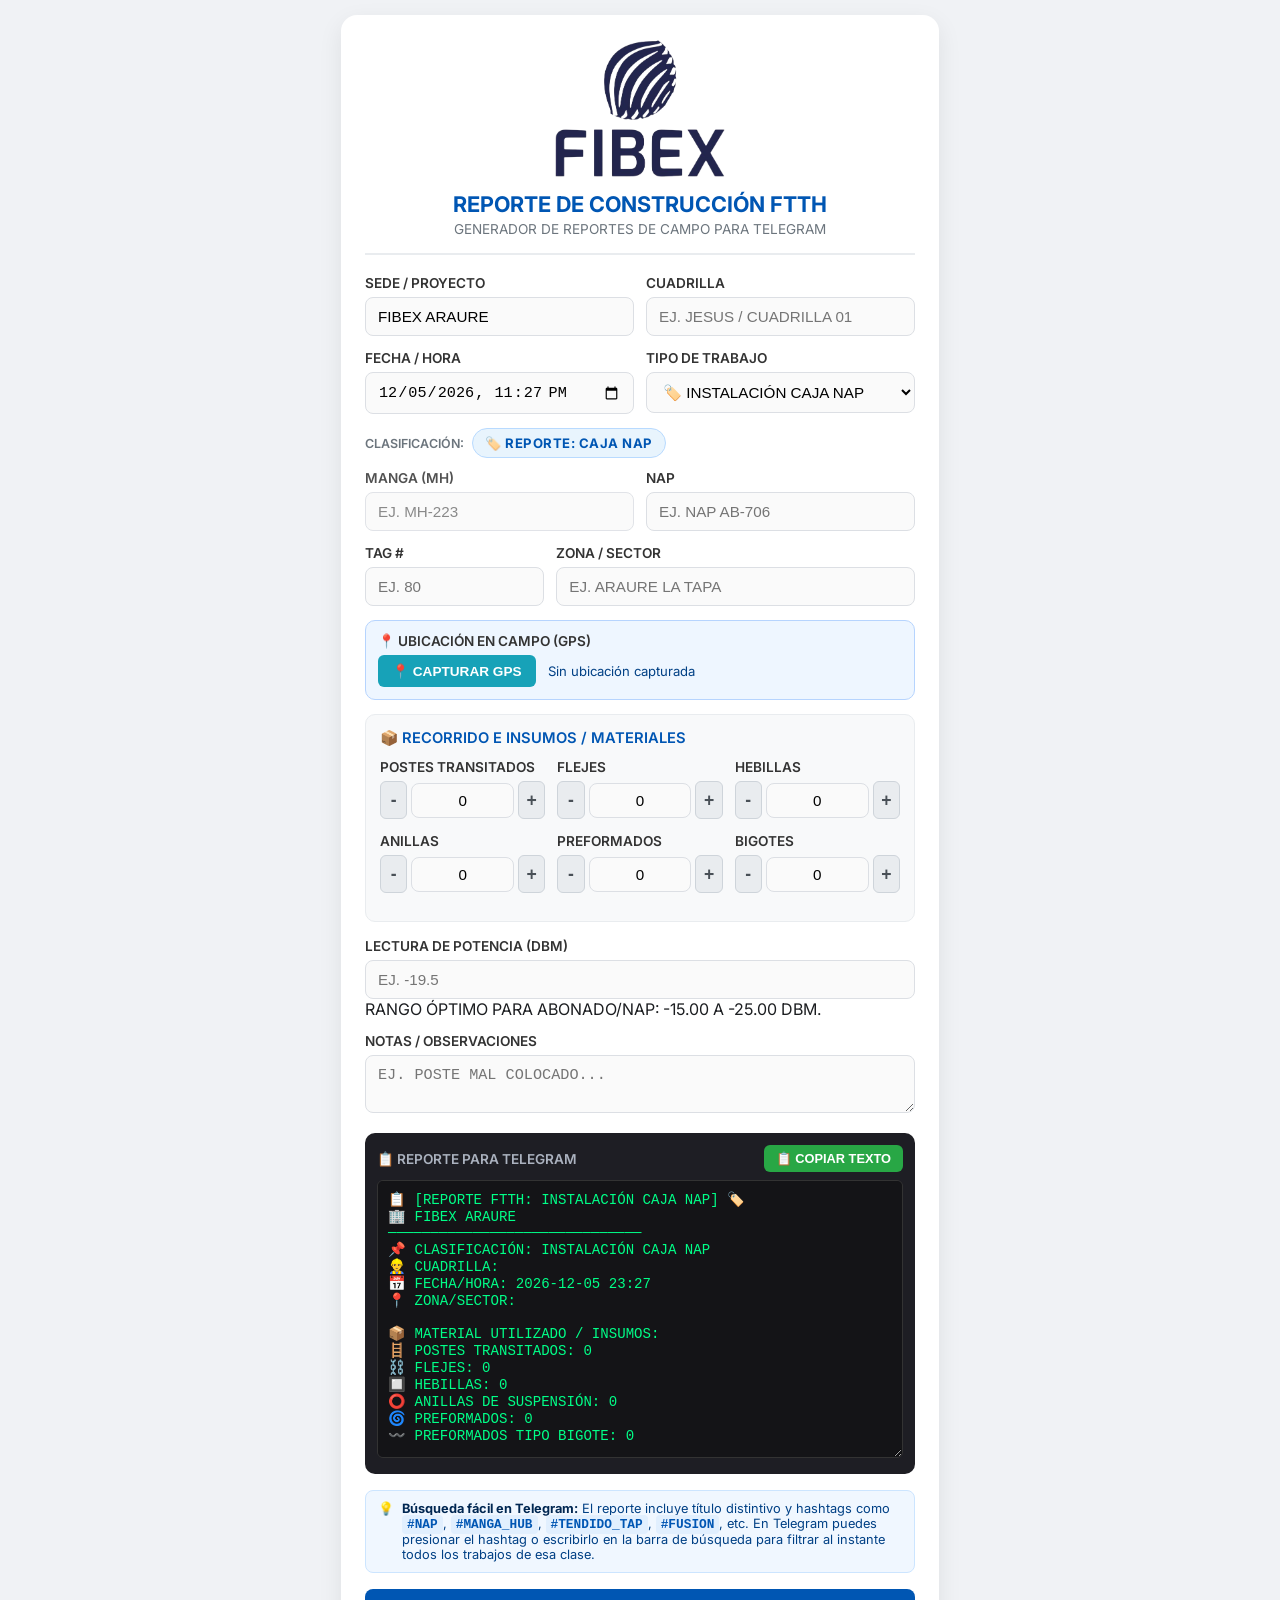
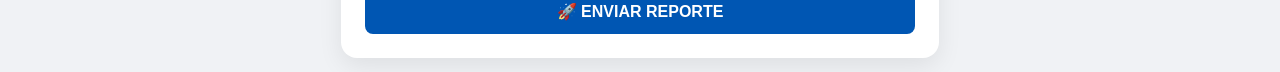
==== index.html @ 0a4c7a54 "cambio en poste" ====
<!DOCTYPE html>
<html lang="es">

<head>
  <meta charset="UTF-8">
  <meta name="viewport" content="width=device-width, initial-scale=1.0">
  <title>REPORTE FTTH - FIBEX TELECOM</title>
  <link rel="preconnect" href="https://fonts.googleapis.com">
  <link rel="preconnect" href="https://fonts.gstatic.com" crossorigin>
  <link href="https://fonts.googleapis.com/css2?family=Inter:wght@400;500;600;700&display=swap" rel="stylesheet">
  <link rel="stylesheet" href="style.css">
  <script src="https://telegram.org/js/telegram-web-app.js"></script>
</head>

<body>

  <div class="container">
    <div class="header">
      <img src="fibex-logo.png" alt="FIBEX TELECOM LOGO" class="brand-logo">
      <h2>REPORTE DE CONSTRUCCIÓN FTTH</h2>
      <p>GENERADOR DE REPORTES DE CAMPO PARA TELEGRAM</p>
    </div>

    <form id="ftthForm">
      <!-- 1. Sede y Cuadrilla -->
      <div class="form-row">
        <div class="form-group flex-1">
          <label for="sede">SEDE / PROYECTO</label>
          <input type="text" id="sede" name="sede" value="FIBEX ARAURE" placeholder="EJ. FIBEX ARAURE">
        </div>

        <div class="form-group flex-1">
          <label for="cuadrilla">CUADRILLA</label>
          <input type="text" id="cuadrilla" name="cuadrilla" placeholder="EJ. JESUS / CUADRILLA 01">
        </div>
      </div>

      <!-- 2. Fecha y Tipo de Trabajo -->
      <div class="form-row">
        <div class="form-group flex-1">
          <label for="fecha">FECHA / HORA</label>
          <input type="datetime-local" id="fecha" name="fecha">
        </div>

        <div class="form-group flex-1">
          <label for="tipo_trabajo">TIPO DE TRABAJO</label>
          <select id="tipo_trabajo" name="tipo_trabajo">
            <option value="INSTALACIÓN CAJA NAP" selected>🏷️ INSTALACIÓN CAJA NAP</option>
            <option value="INSTALACIÓN MANGA HUB">🔌 INSTALACIÓN MANGA HUB</option>
            <option value="TENDIDO TAP PRECONECTORIZADO">🪢 TENDIDO TAP PRECONECTORIZADO</option>
            <option value="FUSIÓN / ADECUACIÓN">⚡ FUSIÓN / ADECUACIÓN</option>
            <option value="MANTENIMIENTO / AVERÍA">🔧 MANTENIMIENTO / AVERÍA</option>
            <option value="OTRO">🛠️ OTRO TRABAJO (ESPECIFICAR)</option>
          </select>
        </div>
      </div>

      <!-- Campo condicional para especificar otro trabajo -->
      <div class="form-group" id="grupo_otro_trabajo" style="display: none;">
        <label for="otro_trabajo_detalle">ESPECIFIQUE EL TRABAJO REALIZADO</label>
        <input type="text" id="otro_trabajo_detalle" name="otro_trabajo_detalle"
          placeholder="EJ. REPARACIÓN DE FIBRA / CAMBIO DE HERRAJES">
      </div>

      <!-- Badge visual de tipo de reporte activo -->
      <div class="tipo-badge-container">
        <span style="font-size: 0.78rem; font-weight: 600; color: #6c757d;">CLASIFICACIÓN:</span>
        <span id="tipoBadge" class="tipo-badge badge-nap">🏷️ CAJA NAP</span>
      </div>

      <!-- 3. Elementos de Red: MH y NAP -->
      <div class="form-row">
        <div class="form-group flex-1" id="grupo_mh">
          <label for="mh" id="lbl_mh">MANGA (MH)</label>
          <input type="text" id="mh" name="mh" placeholder="EJ. MH-223">
        </div>

        <div class="form-group flex-1" id="grupo_nap">
          <label for="nap_nombre" id="lbl_nap">NAP</label>
          <input type="text" id="nap_nombre" name="nap_nombre" placeholder="EJ. NAP AB-706">
        </div>
      </div>

      <!-- 4. TAG # y Zona / Sector -->
      <div class="form-row">
        <div class="form-group flex-1">
          <label for="tag_num">TAG #</label>
          <input type="text" id="tag_num" name="tag_num" placeholder="EJ. 80">
        </div>

        <div class="form-group flex-2">
          <label for="zona">ZONA / SECTOR</label>
          <input type="text" id="zona" name="zona" placeholder="EJ. ARAURE LA TAPA">
        </div>
      </div>

      <!-- GPS Location Widget -->
      <div class="form-group gps-card">
        <label>📍 UBICACIÓN EN CAMPO (GPS)</label>
        <div class="gps-container">
          <button type="button" id="btnGps" class="btn-gps" onclick="obtenerUbicacionGPS()">📍 CAPTURAR GPS</button>
          <input type="hidden" id="gps_url" name="gps_url">
          <span id="gpsStatus" class="gps-status">Sin ubicación capturada</span>
        </div>
      </div>

      <!-- 5. Recorrido y Materiales -->
      <div class="card-section">
        <h3 class="section-title">📦 RECORRIDO E INSUMOS / MATERIALES</h3>

        <div class="form-row">
          <div class="form-group flex-1">
            <label for="postes">POSTES TRANSITADOS</label>
            <div class="stepper-wrapper">
              <button type="button" class="btn-stepper" onclick="modificarCantidad('postes', -1)">-</button>
              <input type="number" id="postes" name="postes" min="0" value="0">
              <button type="button" class="btn-stepper" onclick="modificarCantidad('postes', 1)">+</button>
            </div>
          </div>

          <div class="form-group flex-1">
            <label for="fleje">FLEJES</label>
            <div class="stepper-wrapper">
              <button type="button" class="btn-stepper" onclick="modificarCantidad('fleje', -1)">-</button>
              <input type="number" id="fleje" name="fleje" min="0" value="0">
              <button type="button" class="btn-stepper" onclick="modificarCantidad('fleje', 1)">+</button>
            </div>
          </div>

          <div class="form-group flex-1">
            <label for="hebilla">HEBILLAS</label>
            <div class="stepper-wrapper">
              <button type="button" class="btn-stepper" onclick="modificarCantidad('hebilla', -1)">-</button>
              <input type="number" id="hebilla" name="hebilla" min="0" value="0">
              <button type="button" class="btn-stepper" onclick="modificarCantidad('hebilla', 1)">+</button>
            </div>
          </div>
        </div>

        <div class="form-row">
          <div class="form-group flex-1">
            <label for="anilla">ANILLAS</label>
            <div class="stepper-wrapper">
              <button type="button" class="btn-stepper" onclick="modificarCantidad('anilla', -1)">-</button>
              <input type="number" id="anilla" name="anilla" min="0" value="0">
              <button type="button" class="btn-stepper" onclick="modificarCantidad('anilla', 1)">+</button>
            </div>
          </div>

          <div class="form-group flex-1">
            <label for="preformados">PREFORMADOS</label>
            <div class="stepper-wrapper">
              <button type="button" class="btn-stepper" onclick="modificarCantidad('preformados', -1)">-</button>
              <input type="number" id="preformados" name="preformados" min="0" value="0">
              <button type="button" class="btn-stepper" onclick="modificarCantidad('preformados', 1)">+</button>
            </div>
          </div>

          <div class="form-group flex-1">
            <label for="preformados_bigote">BIGOTES</label>
            <div class="stepper-wrapper">
              <button type="button" class="btn-stepper" onclick="modificarCantidad('preformados_bigote', -1)">-</button>
              <input type="number" id="preformados_bigote" name="preformados_bigote" min="0" value="0">
              <button type="button" class="btn-stepper" onclick="modificarCantidad('preformados_bigote', 1)">+</button>
            </div>
          </div>
        </div>
      </div>

      <!-- 6. Lectura de Potencia -->
      <div class="form-group">
        <label for="potencia">LECTURA DE POTENCIA (DBM)</label>
        <input type="number" step="0.01" id="potencia" name="potencia" placeholder="EJ. -19.5">
        <span class="hint-text">RANGO ÓPTIMO PARA ABONADO/NAP: -15.00 A -25.00 DBM.</span>
      </div>

      <!-- 7. Observaciones -->
      <div class="form-group">
        <label for="nota">NOTAS / OBSERVACIONES</label>
        <textarea id="nota" name="nota" rows="2" placeholder="EJ. POSTE MAL COLOCADO..."></textarea>
      </div>

      <!-- Vista previa del Reporte Telegram -->
      <div class="preview-box">
        <div class="preview-header">
          <span>📋 REPORTE PARA TELEGRAM</span>
          <button type="button" id="btnCopy" class="btn-copy" onclick="copiarReporte()">📋 COPIAR TEXTO</button>
        </div>
        <textarea id="reporteOutput" readonly rows="16"></textarea>
      </div>

      <div class="search-tips">
        <span>💡</span>
        <div>
          <strong>Búsqueda fácil en Telegram:</strong> El reporte incluye título distintivo y hashtags como
          <code>#NAP</code>, <code>#MANGA_HUB</code>, <code>#TENDIDO_TAP</code>, <code>#FUSION</code>, etc. En Telegram
          puedes presionar el hashtag o escribirlo en la barra de búsqueda para filtrar al instante todos los trabajos
          de esa clase.
        </div>
      </div>

      <div class="button-group" style="margin-top: 16px;">
        <button type="submit" id="btnSubmit" class="btn-submit">🚀 ENVIAR REPORTE</button>
      </div>
    </form>

    <div id="statusMsg" class="status-msg"></div>
  </div>

  <script>
    const SCRIPT_URL = "https://script.google.com/macros/s/AKfycbyZr32Rwdn5f-ePOeNHOJKlDaGinxD1KEVFGlzj8FcC_lrq2KK6dbD1ttjgQBxfVjblEQ/exec";

    // Telegram WebApp Integration
    if (window.Telegram && window.Telegram.WebApp) {
      window.Telegram.WebApp.ready();
      window.Telegram.WebApp.expand();
    }

    window.addEventListener("DOMContentLoaded", () => {
      // Set current date/time
      const ahora = new Date();
      ahora.setMinutes(ahora.getMinutes() - ahora.getTimezoneOffset());
      document.getElementById("fecha").value = ahora.toISOString().slice(0, 16);

      // Cargar datos guardados previamente de LocalStorage (Sede, Cuadrilla, Zona)
      restaurarDatosGuardados();

      actualizarTipoTrabajoUI();
      generarReporteTextual();
    });

    const tipoTrabajoSelect = document.getElementById("tipo_trabajo");
    tipoTrabajoSelect.addEventListener("change", () => {
      actualizarTipoTrabajoUI();
      generarReporteTextual();
    });

    const formInputs = document.querySelectorAll("#ftthForm input, #ftthForm select, #ftthForm textarea");
    formInputs.forEach(input => {
      input.addEventListener("input", () => {
        guardarDatosRecurrentes();
        generarReporteTextual();
      });
      input.addEventListener("change", () => {
        guardarDatosRecurrentes();
        generarReporteTextual();
      });
    });

    function guardarDatosRecurrentes() {
      try {
        const sede = document.getElementById("sede").value;
        const cuadrilla = document.getElementById("cuadrilla").value;
        const zona = document.getElementById("zona").value;

        if (sede) localStorage.setItem("fibex_sede", sede);
        if (cuadrilla) localStorage.setItem("fibex_cuadrilla", cuadrilla);
        if (zona) localStorage.setItem("fibex_zona", zona);
      } catch (e) {
        console.warn("LocalStorage no disponible:", e);
      }
    }

    function restaurarDatosGuardados() {
      try {
        const sedeGuardada = localStorage.getItem("fibex_sede");
        const cuadrillaGuardada = localStorage.getItem("fibex_cuadrilla");
        const zonaGuardada = localStorage.getItem("fibex_zona");

        if (sedeGuardada) document.getElementById("sede").value = sedeGuardada;
        if (cuadrillaGuardada) document.getElementById("cuadrilla").value = cuadrillaGuardada;
        if (zonaGuardada) document.getElementById("zona").value = zonaGuardada;
      } catch (e) {
        console.warn("Error al restaurar LocalStorage:", e);
      }
    }

    function modificarCantidad(inputId, delta) {
      const el = document.getElementById(inputId);
      let val = parseInt(el.value || "0", 10);
      if (isNaN(val)) val = 0;
      val = Math.max(0, val + delta);
      el.value = val;
      generarReporteTextual();
    }

    function obtenerUbicacionGPS() {
      const status = document.getElementById("gpsStatus");
      const btn = document.getElementById("btnGps");

      if (!navigator.geolocation) {
        status.textContent = "❌ GPS no soportado en este dispositivo.";
        return;
      }

      btn.disabled = true;
      status.textContent = "📡 Obteniendo coordenadas GPS...";

      navigator.geolocation.getCurrentPosition(
        (pos) => {
          const lat = pos.coords.latitude.toFixed(6);
          const lng = pos.coords.longitude.toFixed(6);
          const mapUrl = `https://maps.google.com/?q=${lat},${lng}`;

          document.getElementById("gps_url").value = mapUrl;
          status.innerHTML = `✅ Ubicación capturada (<a href="${mapUrl}" target="_blank" rel="noopener">Ver mapa</a>)`;
          btn.disabled = false;
          generarReporteTextual();
        },
        (err) => {
          console.warn("Error GPS:", err);
          status.textContent = "⚠️ No se pudo obtener la ubicación GPS (Verifique permisos).";
          btn.disabled = false;
        },
        { enableHighAccuracy: true, timeout: 10000 }
      );
    }

    function actualizarTipoTrabajoUI() {
      const val = tipoTrabajoSelect.value;
      const grupoOtro = document.getElementById("grupo_otro_trabajo");
      const badge = document.getElementById("tipoBadge");
      const grupoMh = document.getElementById("grupo_mh");
      const grupoNap = document.getElementById("grupo_nap");

      if (val === "OTRO") {
        grupoOtro.style.display = "block";
      } else {
        grupoOtro.style.display = "none";
      }

      // Ocultar/destacar campos según tipo de trabajo
      if (val.includes("NAP")) {
        grupoNap.style.opacity = "1";
        grupoMh.style.opacity = "0.85";
      } else if (val.includes("MANGA") || val.includes("HUB")) {
        grupoMh.style.opacity = "1";
        grupoNap.style.opacity = "0.85";
      } else {
        grupoMh.style.opacity = "1";
        grupoNap.style.opacity = "1";
      }

      badge.className = "tipo-badge";
      if (val.includes("NAP")) {
        badge.classList.add("badge-nap");
        badge.innerHTML = "🏷️ REPORTE: CAJA NAP";
      } else if (val.includes("MANGA") || val.includes("HUB")) {
        badge.classList.add("badge-mh");
        badge.innerHTML = "🔌 REPORTE: MANGA HUB";
      } else if (val.includes("TAP") || val.includes("TENDIDO")) {
        badge.classList.add("badge-tap");
        badge.innerHTML = "🪢 REPORTE: TENDIDO TAP";
      } else if (val.includes("FUSIÓN") || val.includes("ADECUACIÓN")) {
        badge.classList.add("badge-fusion");
        badge.innerHTML = "⚡ REPORTE: FUSIÓN / ADECUACIÓN";
      } else if (val.includes("MANTENIMIENTO") || val.includes("AVERÍA")) {
        badge.classList.add("badge-mantenimiento");
        badge.innerHTML = "🔧 REPORTE: MANTENIMIENTO";
      } else {
        badge.classList.add("badge-otro");
        badge.innerHTML = "🛠️ REPORTE: OTRO TRABAJO";
      }
    }

    function formatearFechaHora(strIso) {
      if (!strIso) return "";
      const partes = strIso.split("T");
      if (partes.length === 2) {
        const f = partes[0].split("-");
        const fecha = `${f[0]}-${f[1]}-${f[2]}`;
        return `${fecha} ${partes[1]}`;
      }
      return strIso;
    }

    function sanitizarTag(str) {
      if (!str) return "";
      return str.replace(/[^A-Z0-9_]/gi, "_").replace(/_+/g, "_").replace(/^_|_$/g, "").toUpperCase();
    }

    function generarHashtags(tipoTrabajo, sede, cuadrilla, mh, napNombre, tagNum) {
      const tags = ["#REPORTE"];
      const t = tipoTrabajo.toUpperCase();

      if (t.includes("NAP")) {
        tags.push("#NAP", "#CAJA_NAP");
      } else if (t.includes("MANGA") || t.includes("HUB")) {
        tags.push("#MANGA_HUB", "#MANGA", "#MH");
      } else if (t.includes("TAP") || t.includes("TENDIDO")) {
        tags.push("#TENDIDO_TAP", "#TAP");
      } else if (t.includes("FUSI") || t.includes("ADECUA")) {
        tags.push("#FUSION", "#ADECUACION");
      } else if (t.includes("MANTEN") || t.includes("AVER")) {
        tags.push("#MANTENIMIENTO", "#AVERIA");
      } else {
        tags.push("#OTRO_TRABAJO");
      }

      if (mh) {
        const mhTag = sanitizarTag(mh);
        if (mhTag) tags.push("#" + mhTag);
      }

      if (napNombre) {
        const napTag = sanitizarTag(napNombre);
        if (napTag) tags.push("#" + napTag);
      }

      if (tagNum) {
        const cleanTagNum = sanitizarTag(tagNum);
        if (cleanTagNum) tags.push("#TAG_" + cleanTagNum);
      }

      if (cuadrilla) {
        const cuadTag = sanitizarTag(cuadrilla);
        if (cuadTag) tags.push("#" + cuadTag);
      }

      if (sede) {
        const sedeTag = sanitizarTag(sede);
        if (sedeTag) tags.push("#" + sedeTag);
      }

      return tags.join(" ");
    }

    function generarReporteTextual() {
      const sede = (document.getElementById("sede").value || "").trim().toUpperCase();
      const cuadrilla = (document.getElementById("cuadrilla").value || "").trim().toUpperCase();
      const fechaHora = formatearFechaHora(document.getElementById("fecha").value);
      let tipoTrabajo = (document.getElementById("tipo_trabajo").value || "").toUpperCase();

      const otroDetalle = (document.getElementById("otro_trabajo_detalle").value || "").trim().toUpperCase();
      if (tipoTrabajo === "OTRO" && otroDetalle) {
        tipoTrabajo = `OTRO: ${otroDetalle}`;
      }

      const mh = (document.getElementById("mh").value || "").trim().toUpperCase();
      const napNombre = (document.getElementById("nap_nombre").value || "").trim().toUpperCase();
      const tagNum = (document.getElementById("tag_num").value || "").trim().toUpperCase();
      const zona = (document.getElementById("zona").value || "").trim().toUpperCase();
      const gpsUrl = (document.getElementById("gps_url").value || "").trim();

      const postes = (document.getElementById("postes").value || "0").trim();
      const fleje = (document.getElementById("fleje").value || "0").trim();
      const hebilla = (document.getElementById("hebilla").value || "0").trim();
      const anilla = (document.getElementById("anilla").value || "0").trim();
      const preformados = (document.getElementById("preformados").value || "0").trim();
      const preformadosBigote = (document.getElementById("preformados_bigote").value || "0").trim();

      const potencia = (document.getElementById("potencia").value || "").trim();
      const nota = (document.getElementById("nota").value || "").trim().toUpperCase() || "SIN OBSERVACIONES";

      let iconoTipo = "📋";
      if (tipoTrabajo.includes("NAP")) iconoTipo = "🏷️";
      else if (tipoTrabajo.includes("MANGA") || tipoTrabajo.includes("HUB")) iconoTipo = "🔌";
      else if (tipoTrabajo.includes("TAP") || tipoTrabajo.includes("TENDIDO")) iconoTipo = "🪢";
      else if (tipoTrabajo.includes("FUSI") || tipoTrabajo.includes("ADECUA")) iconoTipo = "⚡";
      else if (tipoTrabajo.includes("MANTEN") || tipoTrabajo.includes("AVER")) iconoTipo = "🔧";
      else iconoTipo = "🛠️";

      let lineasElementos = [];
      if (mh) {
        lineasElementos.push(`🔌 MANGA (MH): ${mh}`);
      }
      if (napNombre) {
        lineasElementos.push(`🏷️ NAP: ${napNombre}`);
      }
      if (tagNum) {
        lineasElementos.push(`🔖 TAG: ${tagNum}`);
      }
      const elementosRedTexto = lineasElementos.length > 0 ? lineasElementos.join("\n") + "\n" : "";

      let textoPotencia = "";
      if (potencia) {
        textoPotencia = `\n📶 LECTURA DE POTENCIA: ${potencia} DBM`;
      }

      let textoGps = "";
      if (gpsUrl) {
        textoGps = `\n📍 UBICACIÓN GPS: ${gpsUrl}`;
      }

      const hashtags = generarHashtags(tipoTrabajo, sede, cuadrilla, mh, napNombre, tagNum);

      const textoReporte =
        `📋 [REPORTE FTTH: ${tipoTrabajo}] ${iconoTipo}
🏢 ${sede}
──────────────────────────────
📌 CLASIFICACIÓN: ${tipoTrabajo}
👷‍♂️ CUADRILLA: ${cuadrilla}
📅 FECHA/HORA: ${fechaHora}
${elementosRedTexto}📍 ZONA/SECTOR: ${zona}${textoGps}

📦 MATERIAL UTILIZADO / INSUMOS:
🪜 POSTES TRANSITADOS: ${postes}
⛓️ FLEJES: ${fleje}
🔲 HEBILLAS: ${hebilla}
⭕ ANILLAS DE SUSPENSIÓN: ${anilla}
🌀 PREFORMADOS: ${preformados}
〰️ PREFORMADOS TIPO BIGOTE: ${preformadosBigote}${textoPotencia}

📝 NOTAS/OBSERVACIONES:
${nota}
──────────────────────────────
🔍 BÚSQUEDA / FILTROS:
${hashtags}`;

      document.getElementById("reporteOutput").value = textoReporte;
    }

    function copiarReporte() {
      const textarea = document.getElementById("reporteOutput");
      textarea.select();
      textarea.setSelectionRange(0, 99999);

      navigator.clipboard.writeText(textarea.value).then(() => {
        const btnCopy = document.getElementById("btnCopy");
        const originalText = btnCopy.innerHTML;
        btnCopy.innerHTML = "✅ ¡COPIADO!";
        btnCopy.classList.add("copied");
        setTimeout(() => {
          btnCopy.innerHTML = originalText;
          btnCopy.classList.remove("copied");
        }, 2000);
      }).catch(() => {
        alert("ERROR AL COPIAR EL TEXTO.");
      });
    }

    document.getElementById("ftthForm").addEventListener("submit", function (e) {
      e.preventDefault();

      const btn = document.getElementById("btnSubmit");
      const status = document.getElementById("statusMsg");

      btn.disabled = true;
      btn.textContent = "⏳ ENVIANDO...";
      status.style.display = "none";

      const tipoTrabajoVal = document.getElementById("tipo_trabajo").value.toUpperCase();
      const otroDetalle = (document.getElementById("otro_trabajo_detalle").value || "").trim().toUpperCase();

      const payload = {
        sede: document.getElementById("sede").value.toUpperCase(),
        cuadrilla: document.getElementById("cuadrilla").value.toUpperCase(),
        fecha: document.getElementById("fecha").value,
        tipo_trabajo: tipoTrabajoVal,
        otro_trabajo_detalle: otroDetalle,
        mh: document.getElementById("mh").value.toUpperCase(),
        nap_nombre: document.getElementById("nap_nombre").value.toUpperCase(),
        tag_num: document.getElementById("tag_num").value.toUpperCase(),
        zona: document.getElementById("zona").value.toUpperCase(),
        gps_url: document.getElementById("gps_url").value,
        postes: document.getElementById("postes").value,
        fleje: document.getElementById("fleje").value,
        hebilla: document.getElementById("hebilla").value,
        anilla: document.getElementById("anilla").value,
        preformados: document.getElementById("preformados").value,
        preformados_bigote: document.getElementById("preformados_bigote").value,
        potencia: document.getElementById("potencia").value,
        nota: (document.getElementById("nota").value || "").toUpperCase(),
        reporte_texto: document.getElementById("reporteOutput").value
      };

      fetch(SCRIPT_URL, {
        method: "POST",
        mode: "no-cors",
        headers: { "Content-Type": "text/plain;charset=utf-8" },
        body: JSON.stringify(payload)
      })
        .then(() => {
          status.className = "status-msg status-success";
          status.textContent = "¡REPORTE ENVIADO EXITOSAMENTE!";
          status.style.display = "block";

          // Cierra la WebApp de Telegram si está corriendo dentro de Telegram
          if (window.Telegram && window.Telegram.WebApp) {
            setTimeout(() => {
              window.Telegram.WebApp.close();
            }, 2000);
          }
        })
        .catch(() => {
          status.className = "status-msg status-error";
          status.textContent = "ERROR DE CONEXIÓN. VERIFIQUE SU SEÑAL E INTENTE DE NUEVO.";
          status.style.display = "block";
        })
        .finally(() => {
          btn.disabled = false;
          btn.textContent = "🚀 ENVIAR REPORTE";
        });
    });
  </script>

</body>

</html>
---- style.css ----
:root {
    --primary-color: #0056b3;
    --primary-hover: #003d82;
    --accent-color: #17a2b8;
    --bg-color: #f0f2f5;
    --card-bg: #ffffff;
    --text-color: #1c1e21;
    --border-color: #dcdfe4;
    --focus-ring: rgba(0, 86, 179, 0.2);
    --danger-color: #dc3545;
    --success-color: #28a745;
}

body {
    font-family: 'Inter', -apple-system, BlinkMacSystemFont, "Segoe UI", Roboto, sans-serif;
    background-color: var(--bg-color);
    color: var(--text-color);
    margin: 0;
    padding: 15px;
    display: flex;
    justify-content: center;
    align-items: flex-start;
    min-height: 100vh;
}

.container {
    width: 100%;
    max-width: 550px;
    background: var(--card-bg);
    padding: 24px;
    border-radius: 16px;
    box-shadow: 0 8px 24px rgba(0, 0, 0, 0.08);
}

.header {
    text-align: center;
    margin-bottom: 20px;
    border-bottom: 2px solid #e9ecef;
    padding-bottom: 16px;
}

.brand-logo {
    max-width: 170px;
    height: auto;
    margin-bottom: 12px;
    display: block;
    margin-left: auto;
    margin-right: auto;
}

.header h2 {
    margin: 0;
    color: var(--primary-color);
    font-size: 1.35rem;
    font-weight: 700;
}

.header p {
    margin: 4px 0 0;
    font-size: 0.85rem;
    color: #6c757d;
}

.form-row {
    display: flex;
    gap: 12px;
}

.flex-1 {
    flex: 1;
}

.flex-2 {
    flex: 2;
}

.form-group {
    margin-bottom: 14px;
}

label {
    display: block;
    font-weight: 600;
    margin-bottom: 6px;
    font-size: 0.85rem;
    color: #333;
}

input[type="text"],
input[type="date"],
input[type="datetime-local"],
input[type="number"],
select,
textarea {
    width: 100%;
    padding: 10px 12px;
    border: 1px solid var(--border-color);
    border-radius: 8px;
    box-sizing: border-box;
    font-size: 0.95rem;
    background-color: #fafafa;
    text-transform: uppercase;
    transition: all 0.2s ease-in-out;
}

input:focus,
select:focus,
textarea:focus {
    outline: none;
    background-color: #fff;
    border-color: var(--primary-color);
    box-shadow: 0 0 0 3px var(--focus-ring);
}

.card-section {
    background: #f8f9fa;
    border: 1px solid #e9ecef;
    border-radius: 10px;
    padding: 14px;
    margin-bottom: 16px;
}

.section-title {
    margin: 0 0 12px 0;
    font-size: 0.92rem;
    color: var(--primary-color);
    font-weight: 600;
}

.preview-box {
    background-color: #1e1e24;
    border-radius: 10px;
    padding: 12px;
    margin-top: 16px;
    margin-bottom: 16px;
    color: #e0e0e0;
}

.preview-header {
    display: flex;
    justify-content: space-between;
    align-items: center;
    margin-bottom: 8px;
    font-size: 0.85rem;
    font-weight: 600;
    color: #abb2bf;
}

.btn-copy {
    background-color: #28a745;
    color: white;
    border: none;
    border-radius: 6px;
    padding: 6px 12px;
    font-size: 0.8rem;
    font-weight: 600;
    cursor: pointer;
    transition: background-color 0.2s;
}

.btn-copy:hover {
    background-color: #218838;
}

.btn-copy.copied {
    background-color: #17a2b8;
}

#reporteOutput {
    background-color: #141417;
    color: #00ff88;
    font-family: "Courier New", Courier, monospace;
    font-size: 0.88rem;
    border: 1px solid #333;
    border-radius: 6px;
    padding: 10px;
    resize: vertical;
    white-space: pre-wrap;
}

.btn-submit {
    width: 100%;
    background-color: var(--primary-color);
    color: white;
    border: none;
    padding: 13px;
    border-radius: 8px;
    font-size: 1rem;
    font-weight: 700;
    cursor: pointer;
    transition: background-color 0.2s;
}

.btn-submit:hover {
    background-color: var(--primary-hover);
}

.btn-submit:disabled {
    background-color: #6c757d;
    cursor: not-allowed;
}

/* Badges de Tipo de Reporte */
.tipo-badge-container {
    margin-bottom: 12px;
    display: flex;
    align-items: center;
    gap: 8px;
}

.tipo-badge {
    display: inline-flex;
    align-items: center;
    gap: 6px;
    padding: 6px 12px;
    border-radius: 20px;
    font-size: 0.82rem;
    font-weight: 700;
    letter-spacing: 0.5px;
    text-transform: uppercase;
    transition: all 0.25s ease;
}

.badge-nap {
    background-color: #e8f4fd;
    color: #0056b3;
    border: 1px solid #b8daff;
}

.badge-mh {
    background-color: #fff3cd;
    color: #856404;
    border: 1px solid #ffeeba;
}

.badge-tap {
    background-color: #e0f8ff;
    color: #007791;
    border: 1px solid #b2ebf2;
}

.badge-fusion {
    background-color: #d1e7dd;
    color: #0f5132;
    border: 1px solid #badbcc;
}

.badge-mantenimiento {
    background-color: #f8d7da;
    color: #842029;
    border: 1px solid #f5c2c7;
}

.badge-otro {
    background-color: #e2e3e5;
    color: #383d41;
    border: 1px solid #d6d8db;
}

.search-tips {
    background: #f0f7ff;
    border: 1px solid #cce5ff;
    border-radius: 8px;
    padding: 10px 12px;
    margin-top: 12px;
    font-size: 0.8rem;
    color: #004085;
    display: flex;
    align-items: flex-start;
    gap: 8px;
}

.search-tips strong {
    color: #002752;
}

.search-tips code {
    background: #e1effe;
    padding: 2px 5px;
    border-radius: 4px;
    font-weight: 600;
    color: #0056b3;
}



/* Responsividad y optimización Móvil (Smartphones / Telegram WebApp) */
@media (max-width: 540px) {
    body {
        padding: 8px;
    }

    .container {
        padding: 16px;
        border-radius: 12px;
    }

    .brand-logo {
        max-width: 140px;
    }

    .header h2 {
        font-size: 1.15rem;
    }

    .form-row {
        flex-direction: column;
        gap: 0;
    }

    input[type="text"],
    input[type="date"],
    input[type="datetime-local"],
    input[type="number"],
    select,
    textarea {
        font-size: 16px;
        /* Evita el zoom automático en navegadores móviles / iOS */
        padding: 12px;
    }

    .btn-submit {
        padding: 15px;
        font-size: 1.05rem;
    }

    .preview-header {
        flex-direction: row;
        align-items: center;
    }

    #reporteOutput {
        font-size: 0.85rem;
    }
}

.status-msg {
    margin-top: 15px;
    padding: 12px;
    border-radius: 8px;
    display: none;
    text-align: center;
    font-size: 0.9rem;
    font-weight: 600;
}

.status-success {
    background-color: #d4edda;
    color: #155724;
    border: 1px solid #c3e6cb;
}

.status-error {
    background-color: #f8d7da;
    color: #721c24;
    border: 1px solid #f5c6cb;
}

/* Stepper Insumos */
.stepper-wrapper {
    display: flex;
    align-items: center;
    gap: 4px;
}

.stepper-wrapper input[type="number"] {
    text-align: center;
    padding: 8px 4px;
    -moz-appearance: textfield;
}

.stepper-wrapper input[type="number"]::-webkit-outer-spin-button,
.stepper-wrapper input[type="number"]::-webkit-inner-spin-button {
    -webkit-appearance: none;
    margin: 0;
}

.btn-stepper {
    background-color: #e9ecef;
    border: 1px solid #ced4da;
    color: #495057;
    font-weight: 700;
    font-size: 1.1rem;
    border-radius: 6px;
    width: 36px;
    height: 38px;
    display: flex;
    align-items: center;
    justify-content: center;
    cursor: pointer;
    user-select: none;
    transition: background-color 0.15s ease-in-out;
}

.btn-stepper:active {
    background-color: #ced4da;
}

/* Widget GPS */
.gps-card {
    background: #eef6ff;
    border: 1px solid #b6d4fe;
    border-radius: 10px;
    padding: 12px;
    margin-bottom: 14px;
}

.gps-container {
    display: flex;
    align-items: center;
    gap: 12px;
    flex-wrap: wrap;
    margin-top: 4px;
}

.btn-gps {
    background-color: #17a2b8;
    color: white;
    border: none;
    border-radius: 6px;
    padding: 8px 14px;
    font-size: 0.85rem;
    font-weight: 600;
    cursor: pointer;
    transition: background-color 0.2s;
}

.btn-gps:hover {
    background-color: #138496;
}

.btn-gps:disabled {
    background-color: #6c757d;
    cursor: wait;
}

.gps-status {
    font-size: 0.82rem;
    color: #004085;
    word-break: break-all;
}

.gps-status a {
    color: #0056b3;
    font-weight: 600;
    text-decoration: underline;
}
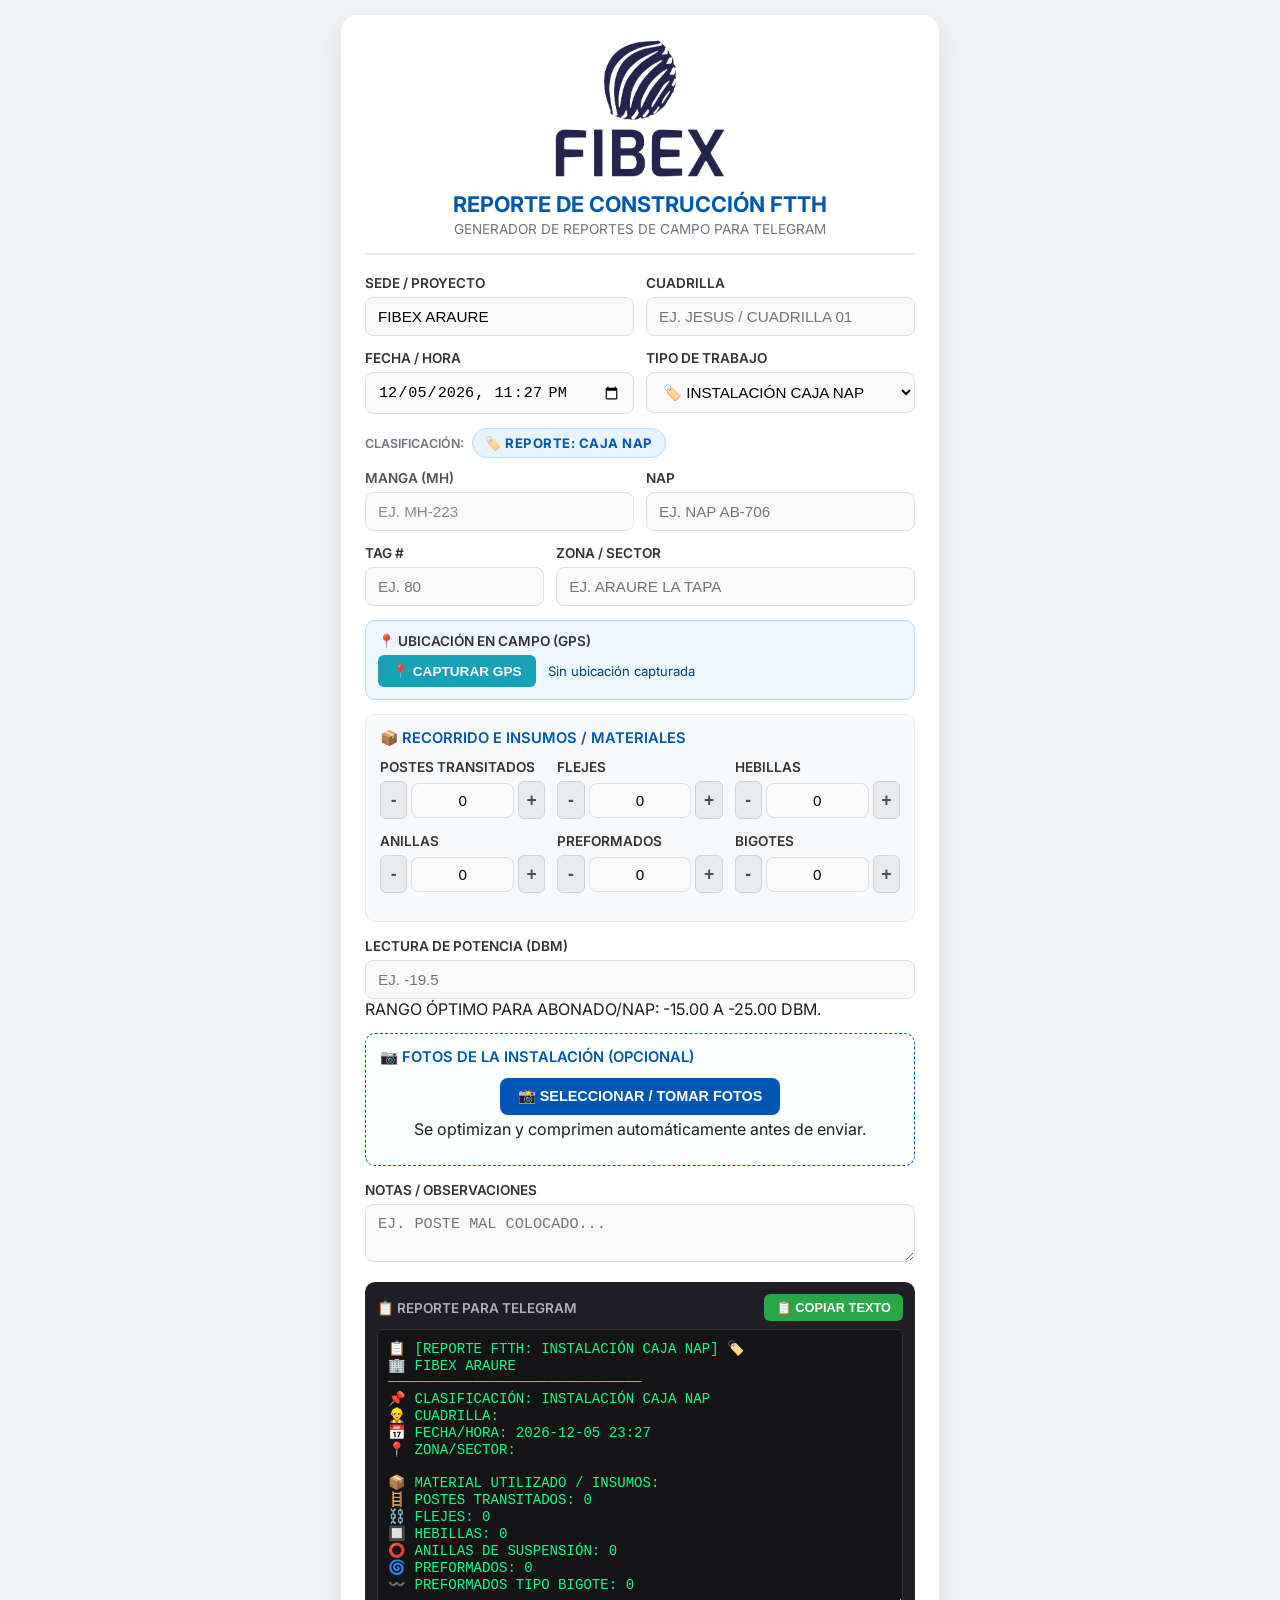
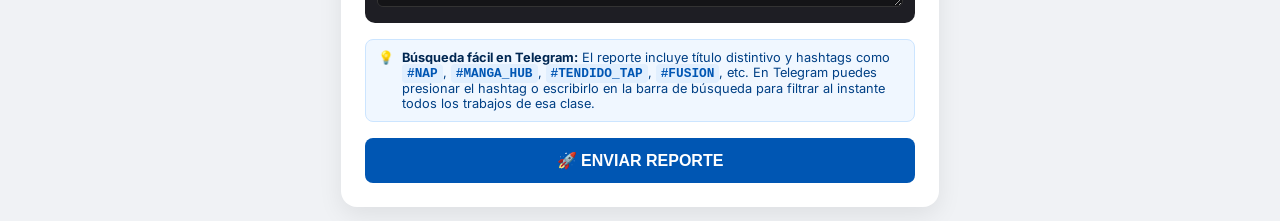
==== commit 65964a36: "con carga de imagenes" ====
--- a/index.html
+++ b/index.html
@@ -174,7 +174,20 @@
         <span class="hint-text">RANGO ÓPTIMO PARA ABONADO/NAP: -15.00 A -25.00 DBM.</span>
       </div>
 
-      <!-- 7. Observaciones -->
+      <!-- 7. Captura y Carga de Fotos -->
+      <div class="card-section photo-card">
+        <h3 class="section-title">📷 FOTOS DE LA INSTALACIÓN (OPCIONAL)</h3>
+        <div class="photo-upload-container">
+          <input type="file" id="fotoInput" accept="image/*" multiple capture="environment" style="display: none;" onchange="procesarImagenesSeleccionadas(event)">
+          <button type="button" class="btn-photo" onclick="document.getElementById('fotoInput').click()">
+            📸 SELECCIONAR / TOMAR FOTOS
+          </button>
+          <span class="hint-text" style="display:block; margin-top:4px;">Se optimizan y comprimen automáticamente antes de enviar.</span>
+        </div>
+        <div id="photoPreviewGrid" class="photo-preview-grid"></div>
+      </div>
+
+      <!-- 8. Observaciones -->
       <div class="form-group">
         <label for="nota">NOTAS / OBSERVACIONES</label>
         <textarea id="nota" name="nota" rows="2" placeholder="EJ. POSTE MAL COLOCADO..."></textarea>
@@ -209,11 +222,99 @@
 
   <script>
     const SCRIPT_URL = "https://script.google.com/macros/s/AKfycbyZr32Rwdn5f-ePOeNHOJKlDaGinxD1KEVFGlzj8FcC_lrq2KK6dbD1ttjgQBxfVjblEQ/exec";
+    let imagenesBase64 = []; // Guardará las fotos optimizadas en Base64
 
     // Telegram WebApp Integration
     if (window.Telegram && window.Telegram.WebApp) {
       window.Telegram.WebApp.ready();
       window.Telegram.WebApp.expand();
+    }
+
+    // Procesamiento y compresión de imágenes
+    async function procesarImagenesSeleccionadas(event) {
+      const files = Array.from(event.target.files);
+      if (!files.length) return;
+
+      const status = document.getElementById("statusMsg");
+      status.className = "status-msg";
+      status.style.display = "block";
+      status.textContent = "⏳ Procesando y optimizando fotos...";
+
+      for (const file of files) {
+        try {
+          const compressedB64 = await comprimirImagen(file, 1280, 0.75);
+          imagenesBase64.push({
+            name: file.name,
+            mimeType: "image/jpeg",
+            base64: compressedB64
+          });
+        } catch (e) {
+          console.error("Error al comprimir imagen:", e);
+        }
+      }
+
+      status.style.display = "none";
+      renderizarVistaPreviaFotos();
+      generarReporteTextual();
+      event.target.value = ""; // Reset file input
+    }
+
+    function comprimirImagen(file, maxDimension = 1280, quality = 0.75) {
+      return new Promise((resolve, reject) => {
+        const reader = new FileReader();
+        reader.onload = (e) => {
+          const img = new Image();
+          img.onload = () => {
+            let width = img.width;
+            let height = img.height;
+
+            if (width > maxDimension || height > maxDimension) {
+              if (width > height) {
+                height = Math.round((height * maxDimension) / width);
+                width = maxDimension;
+              } else {
+                width = Math.round((width * maxDimension) / height);
+                height = maxDimension;
+              }
+            }
+
+            const canvas = document.createElement("canvas");
+            canvas.width = width;
+            canvas.height = height;
+            const ctx = canvas.getContext("2d");
+            ctx.drawImage(img, 0, 0, width, height);
+
+            const dataUrl = canvas.toDataURL("image/jpeg", quality);
+            const base64Clean = dataUrl.split(",")[1];
+            resolve(base64Clean);
+          };
+          img.onerror = reject;
+          img.src = e.target.result;
+        };
+        reader.onerror = reject;
+        reader.readAsDataURL(file);
+      });
+    }
+
+    function eliminarFoto(index) {
+      imagenesBase64.splice(index, 1);
+      renderizarVistaPreviaFotos();
+      generarReporteTextual();
+    }
+
+    function renderizarVistaPreviaFotos() {
+      const grid = document.getElementById("photoPreviewGrid");
+      grid.innerHTML = "";
+
+      imagenesBase64.forEach((imgObj, idx) => {
+        const item = document.createElement("div");
+        item.className = "photo-preview-item";
+        item.innerHTML = `
+          <img src="data:image/jpeg;base64,${imgObj.base64}" alt="Foto ${idx + 1}">
+          <button type="button" class="btn-remove-photo" onclick="eliminarFoto(${idx})" title="Eliminar foto">✕</button>
+        `;
+        grid.appendChild(item);
+      });
     }
 
     window.addEventListener("DOMContentLoaded", () => {
@@ -482,6 +583,11 @@
         textoGps = `\n📍 UBICACIÓN GPS: ${gpsUrl}`;
       }
 
+      let textoFotos = "";
+      if (imagenesBase64.length > 0) {
+        textoFotos = `\n📷 FOTOS ADJUNTAS: ${imagenesBase64.length} FOTO(S)`;
+      }
+
       const hashtags = generarHashtags(tipoTrabajo, sede, cuadrilla, mh, napNombre, tagNum);
 
       const textoReporte =
@@ -499,7 +605,7 @@
 🔲 HEBILLAS: ${hebilla}
 ⭕ ANILLAS DE SUSPENSIÓN: ${anilla}
 🌀 PREFORMADOS: ${preformados}
-〰️ PREFORMADOS TIPO BIGOTE: ${preformadosBigote}${textoPotencia}
+〰️ PREFORMADOS TIPO BIGOTE: ${preformadosBigote}${textoPotencia}${textoFotos}
 
 📝 NOTAS/OBSERVACIONES:
 ${nota}
@@ -536,7 +642,7 @@
       const status = document.getElementById("statusMsg");
 
       btn.disabled = true;
-      btn.textContent = "⏳ ENVIANDO...";
+      btn.textContent = "⏳ ENVIANDO REPORTE Y FOTOS...";
       status.style.display = "none";
 
       const tipoTrabajoVal = document.getElementById("tipo_trabajo").value.toUpperCase();
@@ -561,7 +667,8 @@
         preformados_bigote: document.getElementById("preformados_bigote").value,
         potencia: document.getElementById("potencia").value,
         nota: (document.getElementById("nota").value || "").toUpperCase(),
-        reporte_texto: document.getElementById("reporteOutput").value
+        reporte_texto: document.getElementById("reporteOutput").value,
+        imagenes: imagenesBase64
       };
 
       fetch(SCRIPT_URL, {
--- a/style.css
+++ b/style.css
@@ -444,4 +444,85 @@
     color: #0056b3;
     font-weight: 600;
     text-decoration: underline;
-}+}
+
+/* Sección e imágenes de fotos */
+.photo-card {
+    background: #fdfefe;
+    border: 1px dashed #0056b3;
+}
+
+.photo-upload-container {
+    text-align: center;
+    margin-bottom: 12px;
+}
+
+.btn-photo {
+    background-color: #0056b3;
+    color: white;
+    border: none;
+    padding: 10px 18px;
+    border-radius: 8px;
+    font-weight: 600;
+    font-size: 0.9rem;
+    cursor: pointer;
+    transition: background-color 0.2s ease, transform 0.1s ease;
+    display: inline-flex;
+    align-items: center;
+    gap: 8px;
+}
+
+.btn-photo:hover {
+    background-color: #003d82;
+}
+
+.btn-photo:active {
+    transform: scale(0.98);
+}
+
+.photo-preview-grid {
+    display: grid;
+    grid-template-columns: repeat(auto-fill, minmax(90px, 1fr));
+    gap: 10px;
+    margin-top: 10px;
+}
+
+.photo-preview-item {
+    position: relative;
+    aspect-ratio: 1;
+    border-radius: 8px;
+    overflow: hidden;
+    border: 1px solid #ced4da;
+    box-shadow: 0 2px 6px rgba(0, 0, 0, 0.1);
+}
+
+.photo-preview-item img {
+    width: 100%;
+    height: 100%;
+    object-fit: cover;
+    display: block;
+}
+
+.btn-remove-photo {
+    position: absolute;
+    top: 4px;
+    right: 4px;
+    background: rgba(220, 53, 69, 0.9);
+    color: white;
+    border: none;
+    width: 24px;
+    height: 24px;
+    border-radius: 50%;
+    font-size: 0.75rem;
+    font-weight: bold;
+    cursor: pointer;
+    display: flex;
+    align-items: center;
+    justify-content: center;
+    box-shadow: 0 1px 4px rgba(0, 0, 0, 0.3);
+    transition: background 0.15s;
+}
+
+.btn-remove-photo:hover {
+    background: #c82333;
+}
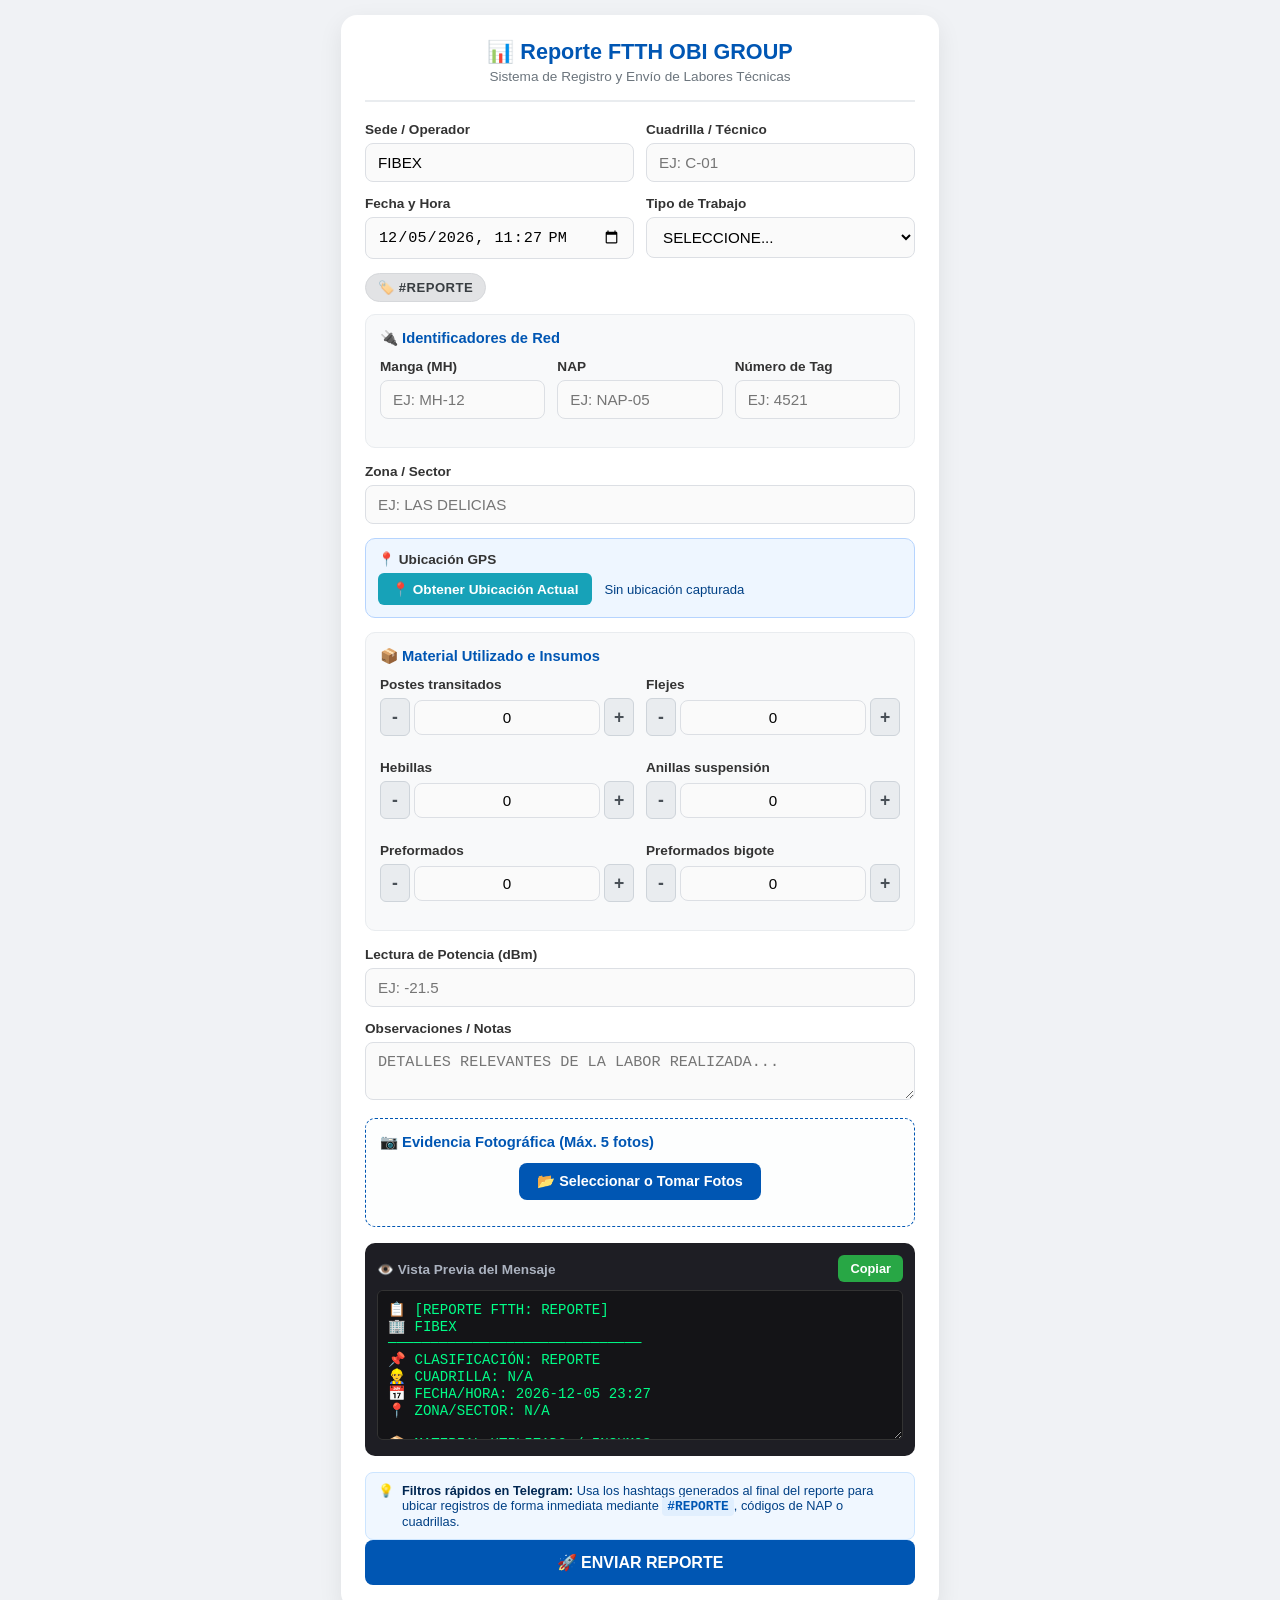
==== commit 48205516: "prueba geminis" ====
--- a/index.html
+++ b/index.html
@@ -4,217 +4,206 @@
 <head>
   <meta charset="UTF-8">
   <meta name="viewport" content="width=device-width, initial-scale=1.0">
-  <title>REPORTE FTTH - FIBEX TELECOM</title>
-  <link rel="preconnect" href="https://fonts.googleapis.com">
-  <link rel="preconnect" href="https://fonts.gstatic.com" crossorigin>
-  <link href="https://fonts.googleapis.com/css2?family=Inter:wght@400;500;600;700&display=swap" rel="stylesheet">
-  <link rel="stylesheet" href="style.css">
+  <title>Reporte FTTH - OBI GROUP / FIBEX</title>
+  <!-- SDK de Telegram WebApp -->
   <script src="https://telegram.org/js/telegram-web-app.js"></script>
+  <link rel="stylesheet" href="style.css"> <!-- O pega tu CSS directamente en una etiqueta <style> si prefieres -->
 </head>
 
 <body>
 
   <div class="container">
     <div class="header">
-      <img src="fibex-logo.png" alt="FIBEX TELECOM LOGO" class="brand-logo">
-      <h2>REPORTE DE CONSTRUCCIÓN FTTH</h2>
-      <p>GENERADOR DE REPORTES DE CAMPO PARA TELEGRAM</p>
+      <h2>📊 Reporte FTTH OBI GROUP</h2>
+      <p>Sistema de Registro y Envío de Labores Técnicas</p>
     </div>
 
     <form id="ftthForm">
-      <!-- 1. Sede y Cuadrilla -->
+      <!-- Sede y Cuadrilla -->
       <div class="form-row">
         <div class="form-group flex-1">
-          <label for="sede">SEDE / PROYECTO</label>
-          <input type="text" id="sede" name="sede" value="FIBEX ARAURE" placeholder="EJ. FIBEX ARAURE">
-        </div>
-
+          <label for="sede">Sede / Operador</label>
+          <input type="text" id="sede" value="FIBEX" required>
+        </div>
         <div class="form-group flex-1">
-          <label for="cuadrilla">CUADRILLA</label>
-          <input type="text" id="cuadrilla" name="cuadrilla" placeholder="EJ. JESUS / CUADRILLA 01">
-        </div>
-      </div>
-
-      <!-- 2. Fecha y Tipo de Trabajo -->
+          <label for="cuadrilla">Cuadrilla / Técnico</label>
+          <input type="text" id="cuadrilla" placeholder="Ej: C-01" required>
+        </div>
+      </div>
+
+      <!-- Fecha y Tipo de Trabajo -->
       <div class="form-row">
         <div class="form-group flex-1">
-          <label for="fecha">FECHA / HORA</label>
-          <input type="datetime-local" id="fecha" name="fecha">
-        </div>
-
+          <label for="fecha">Fecha y Hora</label>
+          <input type="datetime-local" id="fecha" required>
+        </div>
         <div class="form-group flex-1">
-          <label for="tipo_trabajo">TIPO DE TRABAJO</label>
-          <select id="tipo_trabajo" name="tipo_trabajo">
-            <option value="INSTALACIÓN CAJA NAP" selected>🏷️ INSTALACIÓN CAJA NAP</option>
-            <option value="INSTALACIÓN MANGA HUB">🔌 INSTALACIÓN MANGA HUB</option>
-            <option value="TENDIDO TAP PRECONECTORIZADO">🪢 TENDIDO TAP PRECONECTORIZADO</option>
-            <option value="FUSIÓN / ADECUACIÓN">⚡ FUSIÓN / ADECUACIÓN</option>
-            <option value="MANTENIMIENTO / AVERÍA">🔧 MANTENIMIENTO / AVERÍA</option>
-            <option value="OTRO">🛠️ OTRO TRABAJO (ESPECIFICAR)</option>
+          <label for="tipo_trabajo">Tipo de Trabajo</label>
+          <select id="tipo_trabajo" required onchange="actualizarBadgeYCampos()">
+            <option value="">Seleccione...</option>
+            <option value="INSTALACION NAP">Instalación NAP</option>
+            <option value="MANGA HUB">Manga / HUB</option>
+            <option value="TENDIDO TAP">Tendido / TAP</option>
+            <option value="FUSION / ADECUACION">Fusión / Adecuación</option>
+            <option value="MANTENIMIENTO / AVERIA">Mantenimiento / Avería</option>
+            <option value="OTRO">Otro (Especificar)</option>
           </select>
         </div>
       </div>
 
-      <!-- Campo condicional para especificar otro trabajo -->
-      <div class="form-group" id="grupo_otro_trabajo" style="display: none;">
-        <label for="otro_trabajo_detalle">ESPECIFIQUE EL TRABAJO REALIZADO</label>
-        <input type="text" id="otro_trabajo_detalle" name="otro_trabajo_detalle"
-          placeholder="EJ. REPARACIÓN DE FIBRA / CAMBIO DE HERRAJES">
-      </div>
-
-      <!-- Badge visual de tipo de reporte activo -->
+      <!-- Badge indicador dinámico -->
       <div class="tipo-badge-container">
-        <span style="font-size: 0.78rem; font-weight: 600; color: #6c757d;">CLASIFICACIÓN:</span>
-        <span id="tipoBadge" class="tipo-badge badge-nap">🏷️ CAJA NAP</span>
-      </div>
-
-      <!-- 3. Elementos de Red: MH y NAP -->
-      <div class="form-row">
-        <div class="form-group flex-1" id="grupo_mh">
-          <label for="mh" id="lbl_mh">MANGA (MH)</label>
-          <input type="text" id="mh" name="mh" placeholder="EJ. MH-223">
-        </div>
-
-        <div class="form-group flex-1" id="grupo_nap">
-          <label for="nap_nombre" id="lbl_nap">NAP</label>
-          <input type="text" id="nap_nombre" name="nap_nombre" placeholder="EJ. NAP AB-706">
-        </div>
-      </div>
-
-      <!-- 4. TAG # y Zona / Sector -->
+        <span id="tipoBadge" class="tipo-badge badge-otro">🏷️ #REPORTE</span>
+      </div>
+
+      <!-- Campo Condicional para Otro Trabajo -->
+      <div class="form-group" id="group_otro" style="display: none;">
+        <label for="otro_trabajo_detalle">Especifique el Trabajo</label>
+        <input type="text" id="otro_trabajo_detalle" placeholder="Detalle el tipo de trabajo">
+      </div>
+
+      <!-- Elementos de Red -->
+      <div class="card-section">
+        <p class="section-title">🔌 Identificadores de Red</p>
+        <div class="form-row">
+          <div class="form-group flex-1">
+            <label for="mh">Manga (MH)</label>
+            <input type="text" id="mh" placeholder="Ej: MH-12">
+          </div>
+          <div class="form-group flex-1">
+            <label for="nap_nombre">NAP</label>
+            <input type="text" id="nap_nombre" placeholder="Ej: NAP-05">
+          </div>
+          <div class="form-group flex-1">
+            <label for="tag_num">Número de Tag</label>
+            <input type="text" id="tag_num" placeholder="Ej: 4521">
+          </div>
+        </div>
+      </div>
+
+      <!-- Zona y GPS Widget -->
       <div class="form-row">
         <div class="form-group flex-1">
-          <label for="tag_num">TAG #</label>
-          <input type="text" id="tag_num" name="tag_num" placeholder="EJ. 80">
-        </div>
-
-        <div class="form-group flex-2">
-          <label for="zona">ZONA / SECTOR</label>
-          <input type="text" id="zona" name="zona" placeholder="EJ. ARAURE LA TAPA">
-        </div>
-      </div>
-
-      <!-- GPS Location Widget -->
-      <div class="form-group gps-card">
-        <label>📍 UBICACIÓN EN CAMPO (GPS)</label>
+          <label for="zona">Zona / Sector</label>
+          <input type="text" id="zona" placeholder="Ej: Las Delicias" required>
+        </div>
+      </div>
+
+      <div class="gps-card">
+        <label>📍 Ubicación GPS</label>
         <div class="gps-container">
-          <button type="button" id="btnGps" class="btn-gps" onclick="obtenerUbicacionGPS()">📍 CAPTURAR GPS</button>
-          <input type="hidden" id="gps_url" name="gps_url">
-          <span id="gpsStatus" class="gps-status">Sin ubicación capturada</span>
-        </div>
-      </div>
-
-      <!-- 5. Recorrido y Materiales -->
+          <button type="button" class="btn-gps" onclick="obtenerUbicacionGPS()">📍 Obtener Ubicación Actual</button>
+          <div id="gpsStatus" class="gps-status">Sin ubicación capturada</div>
+        </div>
+        <input type="hidden" id="gps_url" value="">
+      </div>
+
+      <!-- Insumos / Materiales (Steppers) -->
       <div class="card-section">
-        <h3 class="section-title">📦 RECORRIDO E INSUMOS / MATERIALES</h3>
+        <p class="section-title">📦 Material Utilizado e Insumos</p>
 
         <div class="form-row">
           <div class="form-group flex-1">
-            <label for="postes">POSTES TRANSITADOS</label>
+            <label>Postes transitados</label>
             <div class="stepper-wrapper">
-              <button type="button" class="btn-stepper" onclick="modificarCantidad('postes', -1)">-</button>
-              <input type="number" id="postes" name="postes" min="0" value="0">
-              <button type="button" class="btn-stepper" onclick="modificarCantidad('postes', 1)">+</button>
+              <button type="button" class="btn-stepper" onclick="modificarInsumo('postes', -1)">-</button>
+              <input type="number" id="postes" value="0" min="0">
+              <button type="button" class="btn-stepper" onclick="modificarInsumo('postes', 1)">+</button>
             </div>
           </div>
-
-          <div class="form-group flex-1">
-            <label for="fleje">FLEJES</label>
+          <div class="form-group flex-1">
+            <label>Flejes</label>
             <div class="stepper-wrapper">
-              <button type="button" class="btn-stepper" onclick="modificarCantidad('fleje', -1)">-</button>
-              <input type="number" id="fleje" name="fleje" min="0" value="0">
-              <button type="button" class="btn-stepper" onclick="modificarCantidad('fleje', 1)">+</button>
+              <button type="button" class="btn-stepper" onclick="modificarInsumo('fleje', -1)">-</button>
+              <input type="number" id="fleje" value="0" min="0">
+              <button type="button" class="btn-stepper" onclick="modificarInsumo('fleje', 1)">+</button>
             </div>
           </div>
-
-          <div class="form-group flex-1">
-            <label for="hebilla">HEBILLAS</label>
+        </div>
+
+        <div class="form-row" style="margin-top: 10px;">
+          <div class="form-group flex-1">
+            <label>Hebillas</label>
             <div class="stepper-wrapper">
-              <button type="button" class="btn-stepper" onclick="modificarCantidad('hebilla', -1)">-</button>
-              <input type="number" id="hebilla" name="hebilla" min="0" value="0">
-              <button type="button" class="btn-stepper" onclick="modificarCantidad('hebilla', 1)">+</button>
+              <button type="button" class="btn-stepper" onclick="modificarInsumo('hebilla', -1)">-</button>
+              <input type="number" id="hebilla" value="0" min="0">
+              <button type="button" class="btn-stepper" onclick="modificarInsumo('hebilla', 1)">+</button>
             </div>
           </div>
-        </div>
-
-        <div class="form-row">
-          <div class="form-group flex-1">
-            <label for="anilla">ANILLAS</label>
+          <div class="form-group flex-1">
+            <label>Anillas suspensión</label>
             <div class="stepper-wrapper">
-              <button type="button" class="btn-stepper" onclick="modificarCantidad('anilla', -1)">-</button>
-              <input type="number" id="anilla" name="anilla" min="0" value="0">
-              <button type="button" class="btn-stepper" onclick="modificarCantidad('anilla', 1)">+</button>
+              <button type="button" class="btn-stepper" onclick="modificarInsumo('anilla', -1)">-</button>
+              <input type="number" id="anilla" value="0" min="0">
+              <button type="button" class="btn-stepper" onclick="modificarInsumo('anilla', 1)">+</button>
             </div>
           </div>
-
-          <div class="form-group flex-1">
-            <label for="preformados">PREFORMADOS</label>
+        </div>
+
+        <div class="form-row" style="margin-top: 10px;">
+          <div class="form-group flex-1">
+            <label>Preformados</label>
             <div class="stepper-wrapper">
-              <button type="button" class="btn-stepper" onclick="modificarCantidad('preformados', -1)">-</button>
-              <input type="number" id="preformados" name="preformados" min="0" value="0">
-              <button type="button" class="btn-stepper" onclick="modificarCantidad('preformados', 1)">+</button>
+              <button type="button" class="btn-stepper" onclick="modificarInsumo('preformados', -1)">-</button>
+              <input type="number" id="preformados" value="0" min="0">
+              <button type="button" class="btn-stepper" onclick="modificarInsumo('preformados', 1)">+</button>
             </div>
           </div>
-
-          <div class="form-group flex-1">
-            <label for="preformados_bigote">BIGOTES</label>
+          <div class="form-group flex-1">
+            <label>Preformados bigote</label>
             <div class="stepper-wrapper">
-              <button type="button" class="btn-stepper" onclick="modificarCantidad('preformados_bigote', -1)">-</button>
-              <input type="number" id="preformados_bigote" name="preformados_bigote" min="0" value="0">
-              <button type="button" class="btn-stepper" onclick="modificarCantidad('preformados_bigote', 1)">+</button>
+              <button type="button" class="btn-stepper" onclick="modificarInsumo('preformados_bigote', -1)">-</button>
+              <input type="number" id="preformados_bigote" value="0" min="0">
+              <button type="button" class="btn-stepper" onclick="modificarInsumo('preformados_bigote', 1)">+</button>
             </div>
           </div>
         </div>
       </div>
 
-      <!-- 6. Lectura de Potencia -->
+      <!-- Potencia -->
       <div class="form-group">
-        <label for="potencia">LECTURA DE POTENCIA (DBM)</label>
-        <input type="number" step="0.01" id="potencia" name="potencia" placeholder="EJ. -19.5">
-        <span class="hint-text">RANGO ÓPTIMO PARA ABONADO/NAP: -15.00 A -25.00 DBM.</span>
-      </div>
-
-      <!-- 7. Captura y Carga de Fotos -->
+        <label for="potencia">Lectura de Potencia (dBm)</label>
+        <input type="text" id="potencia" placeholder="Ej: -21.5">
+      </div>
+
+      <!-- Observaciones -->
+      <div class="form-group">
+        <label for="nota">Observaciones / Notas</label>
+        <textarea id="nota" placeholder="Detalles relevantes de la labor realizada..."></textarea>
+      </div>
+
+      <!-- Evidencia Fotográfica -->
       <div class="card-section photo-card">
-        <h3 class="section-title">📷 FOTOS DE LA INSTALACIÓN (OPCIONAL)</h3>
+        <p class="section-title">📷 Evidencia Fotográfica (Máx. 5 fotos)</p>
         <div class="photo-upload-container">
-          <input type="file" id="fotoInput" accept="image/*" multiple capture="environment" style="display: none;" onchange="procesarImagenesSeleccionadas(event)">
-          <button type="button" class="btn-photo" onclick="document.getElementById('fotoInput').click()">
-            📸 SELECCIONAR / TOMAR FOTOS
-          </button>
-          <span class="hint-text" style="display:block; margin-top:4px;">Se optimizan y comprimen automáticamente antes de enviar.</span>
-        </div>
-        <div id="photoPreviewGrid" class="photo-preview-grid"></div>
-      </div>
-
-      <!-- 8. Observaciones -->
-      <div class="form-group">
-        <label for="nota">NOTAS / OBSERVACIONES</label>
-        <textarea id="nota" name="nota" rows="2" placeholder="EJ. POSTE MAL COLOCADO..."></textarea>
-      </div>
-
-      <!-- Vista previa del Reporte Telegram -->
+          <button type="button" class="btn-photo" onclick="document.getElementById('fileInput').click()">📂 Seleccionar
+            o Tomar Fotos</button>
+          <input type="file" id="fileInput" accept="image/*" multiple style="display: none;"
+            onchange="handleFileSelect(event)">
+        </div>
+        <div class="photo-preview-grid" id="previewContainer"></div>
+      </div>
+
+      <!-- Vista Previa de Texto para Telegram -->
       <div class="preview-box">
         <div class="preview-header">
-          <span>📋 REPORTE PARA TELEGRAM</span>
-          <button type="button" id="btnCopy" class="btn-copy" onclick="copiarReporte()">📋 COPIAR TEXTO</button>
-        </div>
-        <textarea id="reporteOutput" readonly rows="16"></textarea>
-      </div>
-
+          <span>👁️ Vista Previa del Mensaje</span>
+          <button type="button" class="btn-copy" id="btnCopy" onclick="copiarTextoPreview()">Copiar</button>
+        </div>
+        <textarea id="reporteOutput" rows="8" readonly></textarea>
+      </div>
+
+      <!-- Tips de Búsqueda / Hashtags -->
       <div class="search-tips">
         <span>💡</span>
         <div>
-          <strong>Búsqueda fácil en Telegram:</strong> El reporte incluye título distintivo y hashtags como
-          <code>#NAP</code>, <code>#MANGA_HUB</code>, <code>#TENDIDO_TAP</code>, <code>#FUSION</code>, etc. En Telegram
-          puedes presionar el hashtag o escribirlo en la barra de búsqueda para filtrar al instante todos los trabajos
-          de esa clase.
-        </div>
-      </div>
-
-      <div class="button-group" style="margin-top: 16px;">
-        <button type="submit" id="btnSubmit" class="btn-submit">🚀 ENVIAR REPORTE</button>
-      </div>
+          <strong>Filtros rápidos en Telegram:</strong> Usa los hashtags generados al final del reporte para ubicar
+          registros de forma inmediata mediante <code>#REPORTE</code>, códigos de NAP o cuadrillas.
+        </div>
+      </div>
+
+      <!-- Botón de Envío -->
+      <button type="submit" id="btnSubmit" class="btn-submit">🚀 ENVIAR REPORTE</button>
     </form>
 
     <div id="statusMsg" class="status-msg"></div>
@@ -222,416 +211,232 @@
 
   <script>
     const SCRIPT_URL = "https://script.google.com/macros/s/AKfycbyZr32Rwdn5f-ePOeNHOJKlDaGinxD1KEVFGlzj8FcC_lrq2KK6dbD1ttjgQBxfVjblEQ/exec";
-    let imagenesBase64 = []; // Guardará las fotos optimizadas en Base64
-
-    // Telegram WebApp Integration
-    if (window.Telegram && window.Telegram.WebApp) {
-      window.Telegram.WebApp.ready();
-      window.Telegram.WebApp.expand();
-    }
-
-    // Procesamiento y compresión de imágenes
-    async function procesarImagenesSeleccionadas(event) {
-      const files = Array.from(event.target.files);
-      if (!files.length) return;
-
-      const status = document.getElementById("statusMsg");
-      status.className = "status-msg";
-      status.style.display = "block";
-      status.textContent = "⏳ Procesando y optimizando fotos...";
-
-      for (const file of files) {
-        try {
-          const compressedB64 = await comprimirImagen(file, 1280, 0.75);
-          imagenesBase64.push({
-            name: file.name,
-            mimeType: "image/jpeg",
-            base64: compressedB64
-          });
-        } catch (e) {
-          console.error("Error al comprimir imagen:", e);
-        }
-      }
-
-      status.style.display = "none";
-      renderizarVistaPreviaFotos();
-      generarReporteTextual();
-      event.target.value = ""; // Reset file input
-    }
-
-    function comprimirImagen(file, maxDimension = 1280, quality = 0.75) {
-      return new Promise((resolve, reject) => {
-        const reader = new FileReader();
-        reader.onload = (e) => {
-          const img = new Image();
-          img.onload = () => {
-            let width = img.width;
-            let height = img.height;
-
-            if (width > maxDimension || height > maxDimension) {
-              if (width > height) {
-                height = Math.round((height * maxDimension) / width);
-                width = maxDimension;
-              } else {
-                width = Math.round((width * maxDimension) / height);
-                height = maxDimension;
-              }
-            }
-
-            const canvas = document.createElement("canvas");
-            canvas.width = width;
-            canvas.height = height;
-            const ctx = canvas.getContext("2d");
-            ctx.drawImage(img, 0, 0, width, height);
-
-            const dataUrl = canvas.toDataURL("image/jpeg", quality);
-            const base64Clean = dataUrl.split(",")[1];
-            resolve(base64Clean);
-          };
-          img.onerror = reject;
-          img.src = e.target.result;
-        };
-        reader.onerror = reject;
-        reader.readAsDataURL(file);
-      });
-    }
-
-    function eliminarFoto(index) {
-      imagenesBase64.splice(index, 1);
-      renderizarVistaPreviaFotos();
-      generarReporteTextual();
-    }
-
-    function renderizarVistaPreviaFotos() {
-      const grid = document.getElementById("photoPreviewGrid");
-      grid.innerHTML = "";
-
-      imagenesBase64.forEach((imgObj, idx) => {
-        const item = document.createElement("div");
-        item.className = "photo-preview-item";
-        item.innerHTML = `
-          <img src="data:image/jpeg;base64,${imgObj.base64}" alt="Foto ${idx + 1}">
-          <button type="button" class="btn-remove-photo" onclick="eliminarFoto(${idx})" title="Eliminar foto">✕</button>
-        `;
-        grid.appendChild(item);
-      });
-    }
-
-    window.addEventListener("DOMContentLoaded", () => {
-      // Set current date/time
-      const ahora = new Date();
-      ahora.setMinutes(ahora.getMinutes() - ahora.getTimezoneOffset());
-      document.getElementById("fecha").value = ahora.toISOString().slice(0, 16);
-
-      // Cargar datos guardados previamente de LocalStorage (Sede, Cuadrilla, Zona)
-      restaurarDatosGuardados();
-
-      actualizarTipoTrabajoUI();
-      generarReporteTextual();
-    });
-
-    const tipoTrabajoSelect = document.getElementById("tipo_trabajo");
-    tipoTrabajoSelect.addEventListener("change", () => {
-      actualizarTipoTrabajoUI();
-      generarReporteTextual();
-    });
-
-    const formInputs = document.querySelectorAll("#ftthForm input, #ftthForm select, #ftthForm textarea");
-    formInputs.forEach(input => {
-      input.addEventListener("input", () => {
-        guardarDatosRecurrentes();
-        generarReporteTextual();
-      });
-      input.addEventListener("change", () => {
-        guardarDatosRecurrentes();
-        generarReporteTextual();
+
+    let imagenesBase64 = [];
+
+    window.addEventListener('DOMContentLoaded', () => {
+      const now = new Date();
+      now.setMinutes(now.getMinutes() - now.getTimezoneOffset());
+      document.getElementById('fecha').value = now.toISOString().slice(0, 16);
+
+      if (window.Telegram && window.Telegram.WebApp) {
+        window.Telegram.WebApp.expand();
+      }
+
+      actualizarPreviewTexto();
+
+      // Agregar eventos para actualizar la vista previa en tiempo real
+      document.querySelectorAll('#ftthForm input, #ftthForm select, #ftthForm textarea').forEach(el => {
+        el.addEventListener('input', actualizarPreviewTexto);
+        el.addEventListener('change', actualizarPreviewTexto);
       });
     });
 
-    function guardarDatosRecurrentes() {
-      try {
-        const sede = document.getElementById("sede").value;
-        const cuadrilla = document.getElementById("cuadrilla").value;
-        const zona = document.getElementById("zona").value;
-
-        if (sede) localStorage.setItem("fibex_sede", sede);
-        if (cuadrilla) localStorage.setItem("fibex_cuadrilla", cuadrilla);
-        if (zona) localStorage.setItem("fibex_zona", zona);
-      } catch (e) {
-        console.warn("LocalStorage no disponible:", e);
-      }
-    }
-
-    function restaurarDatosGuardados() {
-      try {
-        const sedeGuardada = localStorage.getItem("fibex_sede");
-        const cuadrillaGuardada = localStorage.getItem("fibex_cuadrilla");
-        const zonaGuardada = localStorage.getItem("fibex_zona");
-
-        if (sedeGuardada) document.getElementById("sede").value = sedeGuardada;
-        if (cuadrillaGuardada) document.getElementById("cuadrilla").value = cuadrillaGuardada;
-        if (zonaGuardada) document.getElementById("zona").value = zonaGuardada;
-      } catch (e) {
-        console.warn("Error al restaurar LocalStorage:", e);
-      }
-    }
-
-    function modificarCantidad(inputId, delta) {
-      const el = document.getElementById(inputId);
-      let val = parseInt(el.value || "0", 10);
-      if (isNaN(val)) val = 0;
+    function actualizarBadgeYCampos() {
+      const tipo = document.getElementById("tipo_trabajo").value;
+      const groupOtro = document.getElementById("group_otro");
+      const badge = document.getElementById("tipoBadge");
+
+      if (tipo === "OTRO") {
+        groupOtro.style.display = "block";
+        document.getElementById("otro_trabajo_detalle").required = true;
+      } else {
+        groupOtro.style.display = "none";
+        document.getElementById("otro_trabajo_detalle").required = false;
+        document.getElementById("otro_trabajo_detalle").value = "";
+      }
+
+      // Cambiar estilos y texto del Badge según selección
+      badge.className = "tipo-badge";
+      if (tipo.includes("NAP")) {
+        badge.classList.add("badge-nap");
+        badge.innerHTML = "🏷️ #NAP";
+      } else if (tipo.includes("MANGA") || tipo.includes("HUB")) {
+        badge.classList.add("badge-mh");
+        badge.innerHTML = "🔌 #MANGA_HUB";
+      } else if (tipo.includes("TAP") || tipo.includes("TENDIDO")) {
+        badge.classList.add("badge-tap");
+        badge.innerHTML = "🪢 #TENDIDO_TAP";
+      } else if (tipo.includes("FUSI") || tipo.includes("ADECUA")) {
+        badge.classList.add("badge-fusion");
+        badge.innerHTML = "⚡ #FUSION";
+      } else if (tipo.includes("MANTEN") || tipo.includes("AVER")) {
+        badge.classList.add("badge-mantenimiento");
+        badge.innerHTML = "🔧 #MANTENIMIENTO";
+      } else {
+        badge.classList.add("badge-otro");
+        badge.innerHTML = "📋 #REPORTE";
+      }
+
+      actualizarPreviewTexto();
+    }
+
+    function modificarInsumo(id, delta) {
+      const input = document.getElementById(id);
+      let val = parseInt(input.value) || 0;
       val = Math.max(0, val + delta);
-      el.value = val;
-      generarReporteTextual();
+      input.value = val;
+      actualizarPreviewTexto();
     }
 
     function obtenerUbicacionGPS() {
-      const status = document.getElementById("gpsStatus");
-      const btn = document.getElementById("btnGps");
+      const statusDiv = document.getElementById("gpsStatus");
+      const gpsInput = document.getElementById("gps_url");
 
       if (!navigator.geolocation) {
-        status.textContent = "❌ GPS no soportado en este dispositivo.";
+        statusDiv.textContent = "Geolocalización no soportada en este navegador.";
         return;
       }
 
-      btn.disabled = true;
-      status.textContent = "📡 Obteniendo coordenadas GPS...";
-
+      statusDiv.textContent = "Obteniendo ubicación...";
       navigator.geolocation.getCurrentPosition(
-        (pos) => {
-          const lat = pos.coords.latitude.toFixed(6);
-          const lng = pos.coords.longitude.toFixed(6);
-          const mapUrl = `https://maps.google.com/?q=${lat},${lng}`;
-
-          document.getElementById("gps_url").value = mapUrl;
-          status.innerHTML = `✅ Ubicación capturada (<a href="${mapUrl}" target="_blank" rel="noopener">Ver mapa</a>)`;
-          btn.disabled = false;
-          generarReporteTextual();
+        (position) => {
+          const lat = position.coords.latitude;
+          const lon = position.coords.longitude;
+          const url = `https://maps.google.com/?q=${lat},${lon}`;
+          gpsInput.value = url;
+          statusDiv.innerHTML = `<a href="${url}" target="_blank">Ver en Google Maps (${lat.toFixed(4)}, ${lon.toFixed(4)})</a>`;
+          actualizarPreviewTexto();
         },
-        (err) => {
-          console.warn("Error GPS:", err);
-          status.textContent = "⚠️ No se pudo obtener la ubicación GPS (Verifique permisos).";
-          btn.disabled = false;
+        (error) => {
+          statusDiv.textContent = "Error al obtener GPS: " + error.message;
         },
         { enableHighAccuracy: true, timeout: 10000 }
       );
     }
 
-    function actualizarTipoTrabajoUI() {
-      const val = tipoTrabajoSelect.value;
-      const grupoOtro = document.getElementById("grupo_otro_trabajo");
-      const badge = document.getElementById("tipoBadge");
-      const grupoMh = document.getElementById("grupo_mh");
-      const grupoNap = document.getElementById("grupo_nap");
-
-      if (val === "OTRO") {
-        grupoOtro.style.display = "block";
-      } else {
-        grupoOtro.style.display = "none";
-      }
-
-      // Ocultar/destacar campos según tipo de trabajo
-      if (val.includes("NAP")) {
-        grupoNap.style.opacity = "1";
-        grupoMh.style.opacity = "0.85";
-      } else if (val.includes("MANGA") || val.includes("HUB")) {
-        grupoMh.style.opacity = "1";
-        grupoNap.style.opacity = "0.85";
-      } else {
-        grupoMh.style.opacity = "1";
-        grupoNap.style.opacity = "1";
-      }
-
-      badge.className = "tipo-badge";
-      if (val.includes("NAP")) {
-        badge.classList.add("badge-nap");
-        badge.innerHTML = "🏷️ REPORTE: CAJA NAP";
-      } else if (val.includes("MANGA") || val.includes("HUB")) {
-        badge.classList.add("badge-mh");
-        badge.innerHTML = "🔌 REPORTE: MANGA HUB";
-      } else if (val.includes("TAP") || val.includes("TENDIDO")) {
-        badge.classList.add("badge-tap");
-        badge.innerHTML = "🪢 REPORTE: TENDIDO TAP";
-      } else if (val.includes("FUSIÓN") || val.includes("ADECUACIÓN")) {
-        badge.classList.add("badge-fusion");
-        badge.innerHTML = "⚡ REPORTE: FUSIÓN / ADECUACIÓN";
-      } else if (val.includes("MANTENIMIENTO") || val.includes("AVERÍA")) {
-        badge.classList.add("badge-mantenimiento");
-        badge.innerHTML = "🔧 REPORTE: MANTENIMIENTO";
-      } else {
-        badge.classList.add("badge-otro");
-        badge.innerHTML = "🛠️ REPORTE: OTRO TRABAJO";
-      }
-    }
-
-    function formatearFechaHora(strIso) {
-      if (!strIso) return "";
-      const partes = strIso.split("T");
-      if (partes.length === 2) {
-        const f = partes[0].split("-");
-        const fecha = `${f[0]}-${f[1]}-${f[2]}`;
-        return `${fecha} ${partes[1]}`;
-      }
-      return strIso;
+    function handleFileSelect(event) {
+      const files = event.target.files;
+      const previewContainer = document.getElementById("previewContainer");
+
+      if (imagenesBase64.length + files.length > 5) {
+        alert("Puedes adjuntar un máximo de 5 fotos.");
+        return;
+      }
+
+      for (let i = 0; i < files.length; i++) {
+        const file = files[i];
+        const reader = new FileReader();
+
+        reader.onload = function (e) {
+          const base64String = e.target.result.split(',')[1];
+
+          imagenesBase64.push({
+            name: file.name,
+            mimeType: file.type,
+            base64: base64String
+          });
+
+          const thumbDiv = document.createElement('div');
+          thumbDiv.className = 'photo-preview-item';
+          thumbDiv.innerHTML = `
+                        <img src="${e.target.result}" alt="Preview">
+                        <button type="button" class="btn-remove-photo" onclick="removeImage(${imagenesBase64.length - 1}, this)">X</button>
+                    `;
+          previewContainer.appendChild(thumbDiv);
+        };
+        reader.readAsDataURL(file);
+      }
+    }
+
+    function removeImage(index, element) {
+      imagenesBase64.splice(index, 1);
+      element.parentElement.remove();
     }
 
     function sanitizarTag(str) {
       if (!str) return "";
-      return str.replace(/[^A-Z0-9_]/gi, "_").replace(/_+/g, "_").replace(/^_|_$/g, "").toUpperCase();
-    }
-
-    function generarHashtags(tipoTrabajo, sede, cuadrilla, mh, napNombre, tagNum) {
-      const tags = ["#REPORTE"];
-      const t = tipoTrabajo.toUpperCase();
-
-      if (t.includes("NAP")) {
-        tags.push("#NAP", "#CAJA_NAP");
-      } else if (t.includes("MANGA") || t.includes("HUB")) {
-        tags.push("#MANGA_HUB", "#MANGA", "#MH");
-      } else if (t.includes("TAP") || t.includes("TENDIDO")) {
-        tags.push("#TENDIDO_TAP", "#TAP");
-      } else if (t.includes("FUSI") || t.includes("ADECUA")) {
-        tags.push("#FUSION", "#ADECUACION");
-      } else if (t.includes("MANTEN") || t.includes("AVER")) {
-        tags.push("#MANTENIMIENTO", "#AVERIA");
-      } else {
-        tags.push("#OTRO_TRABAJO");
-      }
-
-      if (mh) {
-        const mhTag = sanitizarTag(mh);
-        if (mhTag) tags.push("#" + mhTag);
-      }
-
-      if (napNombre) {
-        const napTag = sanitizarTag(napNombre);
-        if (napTag) tags.push("#" + napTag);
-      }
-
-      if (tagNum) {
-        const cleanTagNum = sanitizarTag(tagNum);
-        if (cleanTagNum) tags.push("#TAG_" + cleanTagNum);
-      }
-
-      if (cuadrilla) {
-        const cuadTag = sanitizarTag(cuadrilla);
-        if (cuadTag) tags.push("#" + cuadTag);
-      }
-
-      if (sede) {
-        const sedeTag = sanitizarTag(sede);
-        if (sedeTag) tags.push("#" + sedeTag);
-      }
-
-      return tags.join(" ");
-    }
-
-    function generarReporteTextual() {
-      const sede = (document.getElementById("sede").value || "").trim().toUpperCase();
-      const cuadrilla = (document.getElementById("cuadrilla").value || "").trim().toUpperCase();
-      const fechaHora = formatearFechaHora(document.getElementById("fecha").value);
-      let tipoTrabajo = (document.getElementById("tipo_trabajo").value || "").toUpperCase();
-
+      return String(str).replace(/[^A-Z0-9_]/gi, "_").replace(/_+/g, "_").replace(/^_|_$/g, "").toUpperCase();
+    }
+
+    function actualizarPreviewTexto() {
+      const sede = (document.getElementById("sede").value || "FIBEX").toUpperCase();
+      const cuadrilla = (document.getElementById("cuadrilla").value || "N/A").toUpperCase();
+      const fecha = (document.getElementById("fecha").value || "").replace("T", " ");
+      let tipo = (document.getElementById("tipo_trabajo").value || "REPORTE").toUpperCase();
       const otroDetalle = (document.getElementById("otro_trabajo_detalle").value || "").trim().toUpperCase();
-      if (tipoTrabajo === "OTRO" && otroDetalle) {
-        tipoTrabajo = `OTRO: ${otroDetalle}`;
-      }
-
-      const mh = (document.getElementById("mh").value || "").trim().toUpperCase();
-      const napNombre = (document.getElementById("nap_nombre").value || "").trim().toUpperCase();
-      const tagNum = (document.getElementById("tag_num").value || "").trim().toUpperCase();
-      const zona = (document.getElementById("zona").value || "").trim().toUpperCase();
-      const gpsUrl = (document.getElementById("gps_url").value || "").trim();
-
-      const postes = (document.getElementById("postes").value || "0").trim();
-      const fleje = (document.getElementById("fleje").value || "0").trim();
-      const hebilla = (document.getElementById("hebilla").value || "0").trim();
-      const anilla = (document.getElementById("anilla").value || "0").trim();
-      const preformados = (document.getElementById("preformados").value || "0").trim();
-      const preformadosBigote = (document.getElementById("preformados_bigote").value || "0").trim();
-
-      const potencia = (document.getElementById("potencia").value || "").trim();
-      const nota = (document.getElementById("nota").value || "").trim().toUpperCase() || "SIN OBSERVACIONES";
-
-      let iconoTipo = "📋";
-      if (tipoTrabajo.includes("NAP")) iconoTipo = "🏷️";
-      else if (tipoTrabajo.includes("MANGA") || tipoTrabajo.includes("HUB")) iconoTipo = "🔌";
-      else if (tipoTrabajo.includes("TAP") || tipoTrabajo.includes("TENDIDO")) iconoTipo = "🪢";
-      else if (tipoTrabajo.includes("FUSI") || tipoTrabajo.includes("ADECUA")) iconoTipo = "⚡";
-      else if (tipoTrabajo.includes("MANTEN") || tipoTrabajo.includes("AVER")) iconoTipo = "🔧";
-      else iconoTipo = "🛠️";
-
-      let lineasElementos = [];
-      if (mh) {
-        lineasElementos.push(`🔌 MANGA (MH): ${mh}`);
-      }
-      if (napNombre) {
-        lineasElementos.push(`🏷️ NAP: ${napNombre}`);
-      }
-      if (tagNum) {
-        lineasElementos.push(`🔖 TAG: ${tagNum}`);
-      }
-      const elementosRedTexto = lineasElementos.length > 0 ? lineasElementos.join("\n") + "\n" : "";
-
-      let textoPotencia = "";
-      if (potencia) {
-        textoPotencia = `\n📶 LECTURA DE POTENCIA: ${potencia} DBM`;
-      }
-
-      let textoGps = "";
-      if (gpsUrl) {
-        textoGps = `\n📍 UBICACIÓN GPS: ${gpsUrl}`;
-      }
-
-      let textoFotos = "";
-      if (imagenesBase64.length > 0) {
-        textoFotos = `\n📷 FOTOS ADJUNTAS: ${imagenesBase64.length} FOTO(S)`;
-      }
-
-      const hashtags = generarHashtags(tipoTrabajo, sede, cuadrilla, mh, napNombre, tagNum);
-
-      const textoReporte =
-        `📋 [REPORTE FTTH: ${tipoTrabajo}] ${iconoTipo}
+
+      if (tipo === "OTRO" && otroDetalle) {
+        tipo = "OTRO: " + otroDetalle;
+      }
+
+      const mh = (document.getElementById("mh").value || "").toUpperCase();
+      const nap = (document.getElementById("nap_nombre").value || "").toUpperCase();
+      const tagNum = (document.getElementById("tag_num").value || "").toUpperCase();
+      const zona = (document.getElementById("zona").value || "N/A").toUpperCase();
+      const gpsUrl = document.getElementById("gps_url").value;
+
+      const postes = document.getElementById("postes").value || "0";
+      const fleje = document.getElementById("fleje").value || "0";
+      const hebilla = document.getElementById("hebilla").value || "0";
+      const anilla = document.getElementById("anilla").value || "0";
+      const preformados = document.getElementById("preformados").value || "0";
+      const preformadosBigote = document.getElementById("preformados_bigote").value || "0";
+      const potencia = document.getElementById("potencia").value;
+      const nota = (document.getElementById("nota").value || "SIN OBSERVACIONES").toUpperCase();
+
+      // Construir hashtags dinámicos
+      let tags = ["#REPORTE"];
+      if (tipo.includes("NAP")) tags.push("#NAP", "#CAJA_NAP");
+      else if (tipo.includes("MANGA") || tipo.includes("HUB")) tags.push("#MANGA_HUB", "#MANGA");
+      else if (tipo.includes("TAP") || tipo.includes("TENDIDO")) tags.push("#TENDIDO_TAP", "#TAP");
+      else if (tipo.includes("FUSI") || tipo.includes("ADECUA")) tags.push("#FUSION", "#ADECUACION");
+      else if (tipo.includes("MANTEN") || tipo.includes("AVER")) tags.push("#MANTENIMIENTO", "#AVERIA");
+      else tags.push("#OTRO_TRABAJO");
+
+      if (mh) { let t = sanitizarTag(mh); if (t) tags.push("#" + t); }
+      if (nap) { let t = sanitizarTag(nap); if (t) tags.push("#" + t); }
+      if (tagNum) { let t = sanitizarTag(tagNum); if (t) tags.push("#TAG_" + t); }
+      if (cuadrilla && cuadrilla !== "N/A") { let t = sanitizarTag(cuadrilla); if (t) tags.push("#" + t); }
+      if (sede) { let t = sanitizarTag(sede); if (t) tags.push("#" + t); }
+
+      let elementosRed = "";
+      if (mh) elementosRed += `🔌 Manga (MH): ${mh}\n`;
+      if (nap) elementosRed += `🏷️ NAP: ${nap}\n`;
+      if (tagNum) elementosRed += `🔖 Tag: ${tagNum}\n`;
+
+      let potenciaStr = potencia ? `\n📶 Lectura de Potencia: ${potencia} dBm` : "";
+      let gpsStr = gpsUrl ? `\n📍 Ubicación GPS: ${gpsUrl}` : "";
+
+      let textoFinal =
+        `📋 [REPORTE FTTH: ${tipo}]
 🏢 ${sede}
 ──────────────────────────────
-📌 CLASIFICACIÓN: ${tipoTrabajo}
-👷‍♂️ CUADRILLA: ${cuadrilla}
-📅 FECHA/HORA: ${fechaHora}
-${elementosRedTexto}📍 ZONA/SECTOR: ${zona}${textoGps}
-
-📦 MATERIAL UTILIZADO / INSUMOS:
-🪜 POSTES TRANSITADOS: ${postes}
-⛓️ FLEJES: ${fleje}
-🔲 HEBILLAS: ${hebilla}
-⭕ ANILLAS DE SUSPENSIÓN: ${anilla}
-🌀 PREFORMADOS: ${preformados}
-〰️ PREFORMADOS TIPO BIGOTE: ${preformadosBigote}${textoPotencia}${textoFotos}
-
-📝 NOTAS/OBSERVACIONES:
+📌 Clasificación: ${tipo}
+👷‍♂️ Cuadrilla: ${cuadrilla}
+📅 Fecha/Hora: ${fecha}
+${elementosRed}📍 Zona/Sector: ${zona}${gpsStr}
+
+📦 Material Utilizado / Insumos:
+🪜 Postes transitados: ${postes}
+⛓️ Flejes: ${fleje}
+🔲 Hebillas: ${hebilla}
+⭕ Anillas de suspensión: ${anilla}
+🌀 Preformados: ${preformados}
+〰️ Preformados tipo bigote: ${preformadosBigote}${potenciaStr}
+
+📝 Notas/Observaciones:
 ${nota}
 ──────────────────────────────
-🔍 BÚSQUEDA / FILTROS:
-${hashtags}`;
-
-      document.getElementById("reporteOutput").value = textoReporte;
-    }
-
-    function copiarReporte() {
+🔍 Búsqueda / Filtros:
+${tags.join(" ")}
+──────────────────────────────
+Responda a este mensaje con las fotos de la instalación.`;
+
+      document.getElementById("reporteOutput").value = textoFinal;
+    }
+
+    function copiarTextoPreview() {
       const textarea = document.getElementById("reporteOutput");
       textarea.select();
-      textarea.setSelectionRange(0, 99999);
-
       navigator.clipboard.writeText(textarea.value).then(() => {
-        const btnCopy = document.getElementById("btnCopy");
-        const originalText = btnCopy.innerHTML;
-        btnCopy.innerHTML = "✅ ¡COPIADO!";
-        btnCopy.classList.add("copied");
+        const btn = document.getElementById("btnCopy");
+        btn.textContent = "¡Copiado!";
+        btn.classList.add("copied");
         setTimeout(() => {
-          btnCopy.innerHTML = originalText;
-          btnCopy.classList.remove("copied");
+          btn.textContent = "Copiar";
+          btn.classList.remove("copied");
         }, 2000);
-      }).catch(() => {
-        alert("ERROR AL COPIAR EL TEXTO.");
       });
     }
 
@@ -667,31 +472,39 @@
         preformados_bigote: document.getElementById("preformados_bigote").value,
         potencia: document.getElementById("potencia").value,
         nota: (document.getElementById("nota").value || "").toUpperCase(),
-        reporte_texto: document.getElementById("reporteOutput").value,
         imagenes: imagenesBase64
       };
 
       fetch(SCRIPT_URL, {
         method: "POST",
-        mode: "no-cors",
         headers: { "Content-Type": "text/plain;charset=utf-8" },
         body: JSON.stringify(payload)
       })
-        .then(() => {
-          status.className = "status-msg status-success";
-          status.textContent = "¡REPORTE ENVIADO EXITOSAMENTE!";
-          status.style.display = "block";
-
-          // Cierra la WebApp de Telegram si está corriendo dentro de Telegram
-          if (window.Telegram && window.Telegram.WebApp) {
-            setTimeout(() => {
-              window.Telegram.WebApp.close();
-            }, 2000);
+        .then(response => response.json())
+        .then(result => {
+          if (result.success) {
+            status.className = "status-msg status-success";
+            status.textContent = "¡REPORTE ENVIADO EXITOSAMENTE!";
+            status.style.display = "block";
+
+            document.getElementById("ftthForm").reset();
+            imagenesBase64 = [];
+            document.getElementById("previewContainer").innerHTML = "";
+            document.getElementById("gpsStatus").textContent = "Sin ubicación capturada";
+            actualizarBadgeYCampos();
+
+            if (window.Telegram && window.Telegram.WebApp) {
+              setTimeout(() => {
+                window.Telegram.WebApp.close();
+              }, 2500);
+            }
+          } else {
+            throw new Error(result.error || "Error desconocido en el servidor");
           }
         })
-        .catch(() => {
+        .catch((err) => {
           status.className = "status-msg status-error";
-          status.textContent = "ERROR DE CONEXIÓN. VERIFIQUE SU SEÑAL E INTENTE DE NUEVO.";
+          status.textContent = "ERROR: " + err.message;
           status.style.display = "block";
         })
         .finally(() => {
@@ -700,7 +513,6 @@
         });
     });
   </script>
-
 </body>
 
 </html>
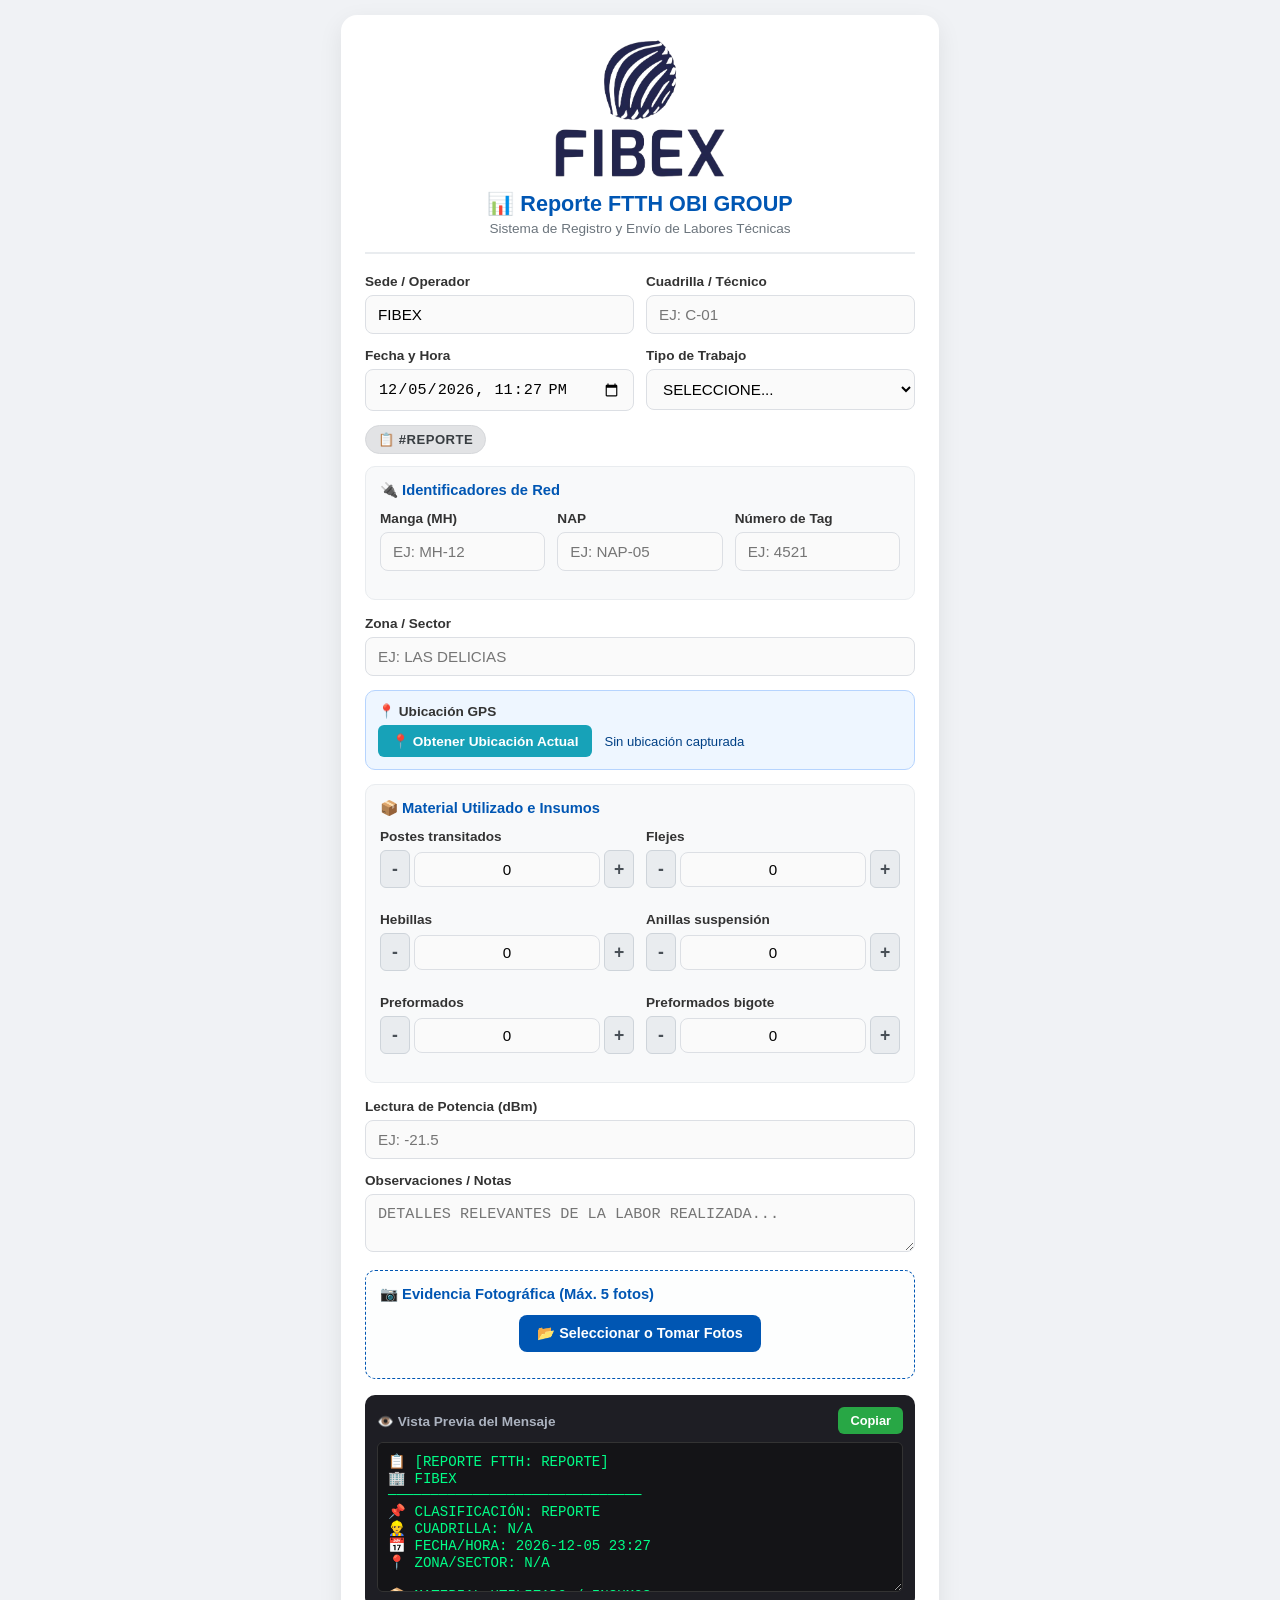
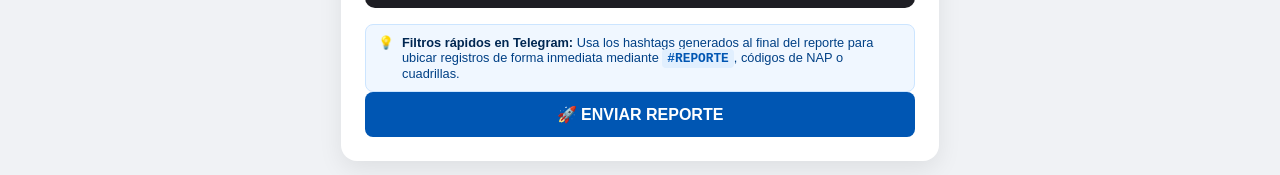
==== commit db061528: "cambio de antigra total" ====
--- a/index.html
+++ b/index.html
@@ -7,13 +7,14 @@
   <title>Reporte FTTH - OBI GROUP / FIBEX</title>
   <!-- SDK de Telegram WebApp -->
   <script src="https://telegram.org/js/telegram-web-app.js"></script>
-  <link rel="stylesheet" href="style.css"> <!-- O pega tu CSS directamente en una etiqueta <style> si prefieres -->
+  <link rel="stylesheet" href="style.css">
 </head>
 
 <body>
 
   <div class="container">
     <div class="header">
+      <img src="fibex-logo.png" alt="Fibex Telecom" class="brand-logo" onerror="this.style.display='none'">
       <h2>📊 Reporte FTTH OBI GROUP</h2>
       <p>Sistema de Registro y Envío de Labores Técnicas</p>
     </div>
@@ -53,7 +54,7 @@
 
       <!-- Badge indicador dinámico -->
       <div class="tipo-badge-container">
-        <span id="tipoBadge" class="tipo-badge badge-otro">🏷️ #REPORTE</span>
+        <span id="tipoBadge" class="tipo-badge badge-otro">📋 #REPORTE</span>
       </div>
 
       <!-- Campo Condicional para Otro Trabajo -->
@@ -176,10 +177,9 @@
       <div class="card-section photo-card">
         <p class="section-title">📷 Evidencia Fotográfica (Máx. 5 fotos)</p>
         <div class="photo-upload-container">
-          <button type="button" class="btn-photo" onclick="document.getElementById('fileInput').click()">📂 Seleccionar
-            o Tomar Fotos</button>
-          <input type="file" id="fileInput" accept="image/*" multiple style="display: none;"
-            onchange="handleFileSelect(event)">
+          <!-- Permite elegir Galería, Archivos o Cámara en dispositivos móviles -->
+          <button type="button" class="btn-photo" onclick="document.getElementById('fileInput').click()">📂 Seleccionar o Tomar Fotos</button>
+          <input type="file" id="fileInput" accept="image/jpeg, image/png, image/jpg" multiple style="display: none;" onchange="handleFileSelect(event)">
         </div>
         <div class="photo-preview-grid" id="previewContainer"></div>
       </div>
@@ -197,8 +197,7 @@
       <div class="search-tips">
         <span>💡</span>
         <div>
-          <strong>Filtros rápidos en Telegram:</strong> Usa los hashtags generados al final del reporte para ubicar
-          registros de forma inmediata mediante <code>#REPORTE</code>, códigos de NAP o cuadrillas.
+          <strong>Filtros rápidos en Telegram:</strong> Usa los hashtags generados al final del reporte para ubicar registros de forma inmediata mediante <code>#REPORTE</code>, códigos de NAP o cuadrillas.
         </div>
       </div>
 
@@ -210,22 +209,26 @@
   </div>
 
   <script>
+    // ⚠️ URL de Google Apps Script Web App
     const SCRIPT_URL = "https://script.google.com/macros/s/AKfycbyZr32Rwdn5f-ePOeNHOJKlDaGinxD1KEVFGlzj8FcC_lrq2KK6dbD1ttjgQBxfVjblEQ/exec";
 
-    let imagenesBase64 = [];
-
-    window.addEventListener('DOMContentLoaded', () => {
+    let fotosLista = [];
+
+    function setFechaActual() {
       const now = new Date();
       now.setMinutes(now.getMinutes() - now.getTimezoneOffset());
       document.getElementById('fecha').value = now.toISOString().slice(0, 16);
+    }
+
+    window.addEventListener('DOMContentLoaded', () => {
+      setFechaActual();
 
       if (window.Telegram && window.Telegram.WebApp) {
         window.Telegram.WebApp.expand();
       }
 
-      actualizarPreviewTexto();
-
-      // Agregar eventos para actualizar la vista previa en tiempo real
+      actualizarBadgeYCampos();
+
       document.querySelectorAll('#ftthForm input, #ftthForm select, #ftthForm textarea').forEach(el => {
         el.addEventListener('input', actualizarPreviewTexto);
         el.addEventListener('change', actualizarPreviewTexto);
@@ -246,7 +249,6 @@
         document.getElementById("otro_trabajo_detalle").value = "";
       }
 
-      // Cambiar estilos y texto del Badge según selección
       badge.className = "tipo-badge";
       if (tipo.includes("NAP")) {
         badge.classList.add("badge-nap");
@@ -305,43 +307,91 @@
       );
     }
 
-    function handleFileSelect(event) {
-      const files = event.target.files;
-      const previewContainer = document.getElementById("previewContainer");
-
-      if (imagenesBase64.length + files.length > 5) {
-        alert("Puedes adjuntar un máximo de 5 fotos.");
-        return;
-      }
-
-      for (let i = 0; i < files.length; i++) {
-        const file = files[i];
+    // Comprime automáticamente las fotos usando Canvas para evitar superar el límite de payload
+    function comprimirImagen(file, maxDimension = 1280, quality = 0.75) {
+      return new Promise((resolve, reject) => {
         const reader = new FileReader();
-
-        reader.onload = function (e) {
-          const base64String = e.target.result.split(',')[1];
-
-          imagenesBase64.push({
-            name: file.name,
-            mimeType: file.type,
-            base64: base64String
-          });
-
-          const thumbDiv = document.createElement('div');
-          thumbDiv.className = 'photo-preview-item';
-          thumbDiv.innerHTML = `
-                        <img src="${e.target.result}" alt="Preview">
-                        <button type="button" class="btn-remove-photo" onclick="removeImage(${imagenesBase64.length - 1}, this)">X</button>
-                    `;
-          previewContainer.appendChild(thumbDiv);
+        reader.onerror = () => reject(new Error("Error leyendo archivo: " + file.name));
+        reader.onload = (e) => {
+          const img = new Image();
+          img.onerror = () => reject(new Error("Error cargando imagen: " + file.name));
+          img.onload = () => {
+            let width = img.width;
+            let height = img.height;
+
+            if (width > maxDimension || height > maxDimension) {
+              if (width > height) {
+                height = Math.round((height * maxDimension) / width);
+                width = maxDimension;
+              } else {
+                width = Math.round((width * maxDimension) / height);
+                height = maxDimension;
+              }
+            }
+
+            const canvas = document.createElement('canvas');
+            canvas.width = width;
+            canvas.height = height;
+            const ctx = canvas.getContext('2d');
+            ctx.drawImage(img, 0, 0, width, height);
+
+            const dataUrl = canvas.toDataURL('image/jpeg', quality);
+            const base64 = dataUrl.split(',')[1];
+            resolve({
+              id: 'foto_' + Date.now() + '_' + Math.random().toString(36).substr(2, 6),
+              name: (file.name || "foto").replace(/\.[^/.]+$/, "") + ".jpg",
+              mimeType: "image/jpeg",
+              base64: base64,
+              previewUrl: dataUrl
+            });
+          };
+          img.src = e.target.result;
         };
         reader.readAsDataURL(file);
-      }
-    }
-
-    function removeImage(index, element) {
-      imagenesBase64.splice(index, 1);
-      element.parentElement.remove();
+      });
+    }
+
+    async function handleFileSelect(event) {
+      const files = Array.from(event.target.files || []);
+      event.target.value = ''; // Permite seleccionar nuevamente el mismo archivo si se desea
+
+      if (files.length === 0) return;
+
+      if (fotosLista.length + files.length > 5) {
+        alert("Puedes adjuntar un máximo de 5 fotos en total.");
+        return;
+      }
+
+      for (const file of files) {
+        try {
+          const fotoComp = await comprimirImagen(file);
+          fotosLista.push(fotoComp);
+        } catch (err) {
+          console.error("Error al procesar foto:", err);
+        }
+      }
+
+      renderizarPreviews();
+    }
+
+    function renderizarPreviews() {
+      const container = document.getElementById("previewContainer");
+      container.innerHTML = "";
+
+      fotosLista.forEach(foto => {
+        const thumbDiv = document.createElement('div');
+        thumbDiv.className = 'photo-preview-item';
+        thumbDiv.innerHTML = `
+          <img src="${foto.previewUrl}" alt="Preview">
+          <button type="button" class="btn-remove-photo" onclick="eliminarFoto('${foto.id}')" title="Eliminar foto">✕</button>
+        `;
+        container.appendChild(thumbDiv);
+      });
+    }
+
+    function eliminarFoto(id) {
+      fotosLista = fotosLista.filter(f => f.id !== id);
+      renderizarPreviews();
     }
 
     function sanitizarTag(str) {
@@ -375,7 +425,6 @@
       const potencia = document.getElementById("potencia").value;
       const nota = (document.getElementById("nota").value || "SIN OBSERVACIONES").toUpperCase();
 
-      // Construir hashtags dinámicos
       let tags = ["#REPORTE"];
       if (tipo.includes("NAP")) tags.push("#NAP", "#CAJA_NAP");
       else if (tipo.includes("MANGA") || tipo.includes("HUB")) tags.push("#MANGA_HUB", "#MANGA");
@@ -429,15 +478,33 @@
     function copiarTextoPreview() {
       const textarea = document.getElementById("reporteOutput");
       textarea.select();
-      navigator.clipboard.writeText(textarea.value).then(() => {
-        const btn = document.getElementById("btnCopy");
+      textarea.setSelectionRange(0, 99999);
+      const btn = document.getElementById("btnCopy");
+
+      const marcarCopiado = () => {
         btn.textContent = "¡Copiado!";
         btn.classList.add("copied");
         setTimeout(() => {
           btn.textContent = "Copiar";
           btn.classList.remove("copied");
         }, 2000);
-      });
+      };
+
+      if (navigator.clipboard && navigator.clipboard.writeText) {
+        navigator.clipboard.writeText(textarea.value)
+          .then(marcarCopiado)
+          .catch(() => {
+            try {
+              document.execCommand("copy");
+              marcarCopiado();
+            } catch (e) { }
+          });
+      } else {
+        try {
+          document.execCommand("copy");
+          marcarCopiado();
+        } catch (e) { }
+      }
     }
 
     document.getElementById("ftthForm").addEventListener("submit", function (e) {
@@ -472,39 +539,42 @@
         preformados_bigote: document.getElementById("preformados_bigote").value,
         potencia: document.getElementById("potencia").value,
         nota: (document.getElementById("nota").value || "").toUpperCase(),
-        imagenes: imagenesBase64
+        imagenes: fotosLista.map(f => ({
+          name: f.name,
+          mimeType: f.mimeType,
+          base64: f.base64
+        }))
       };
 
       fetch(SCRIPT_URL, {
         method: "POST",
-        headers: { "Content-Type": "text/plain;charset=utf-8" },
+        mode: "no-cors",
+        headers: {
+          "Content-Type": "text/plain;charset=utf-8"
+        },
         body: JSON.stringify(payload)
       })
-        .then(response => response.json())
-        .then(result => {
-          if (result.success) {
-            status.className = "status-msg status-success";
-            status.textContent = "¡REPORTE ENVIADO EXITOSAMENTE!";
-            status.style.display = "block";
-
-            document.getElementById("ftthForm").reset();
-            imagenesBase64 = [];
-            document.getElementById("previewContainer").innerHTML = "";
-            document.getElementById("gpsStatus").textContent = "Sin ubicación capturada";
-            actualizarBadgeYCampos();
-
-            if (window.Telegram && window.Telegram.WebApp) {
-              setTimeout(() => {
-                window.Telegram.WebApp.close();
-              }, 2500);
-            }
-          } else {
-            throw new Error(result.error || "Error desconocido en el servidor");
+        .then(() => {
+          status.className = "status-msg status-success";
+          status.textContent = "✅ ¡REPORTE ENVIADO A GOOGLE DRIVE Y TELEGRAM!";
+          status.style.display = "block";
+
+          document.getElementById("ftthForm").reset();
+          fotosLista = [];
+          renderizarPreviews();
+          document.getElementById("gpsStatus").textContent = "Sin ubicación capturada";
+          setFechaActual();
+          actualizarBadgeYCampos();
+
+          if (window.Telegram && window.Telegram.WebApp) {
+            setTimeout(() => {
+              window.Telegram.WebApp.close();
+            }, 2500);
           }
         })
         .catch((err) => {
           status.className = "status-msg status-error";
-          status.textContent = "ERROR: " + err.message;
+          status.textContent = "❌ ERROR de red: " + err.message;
           status.style.display = "block";
         })
         .finally(() => {
